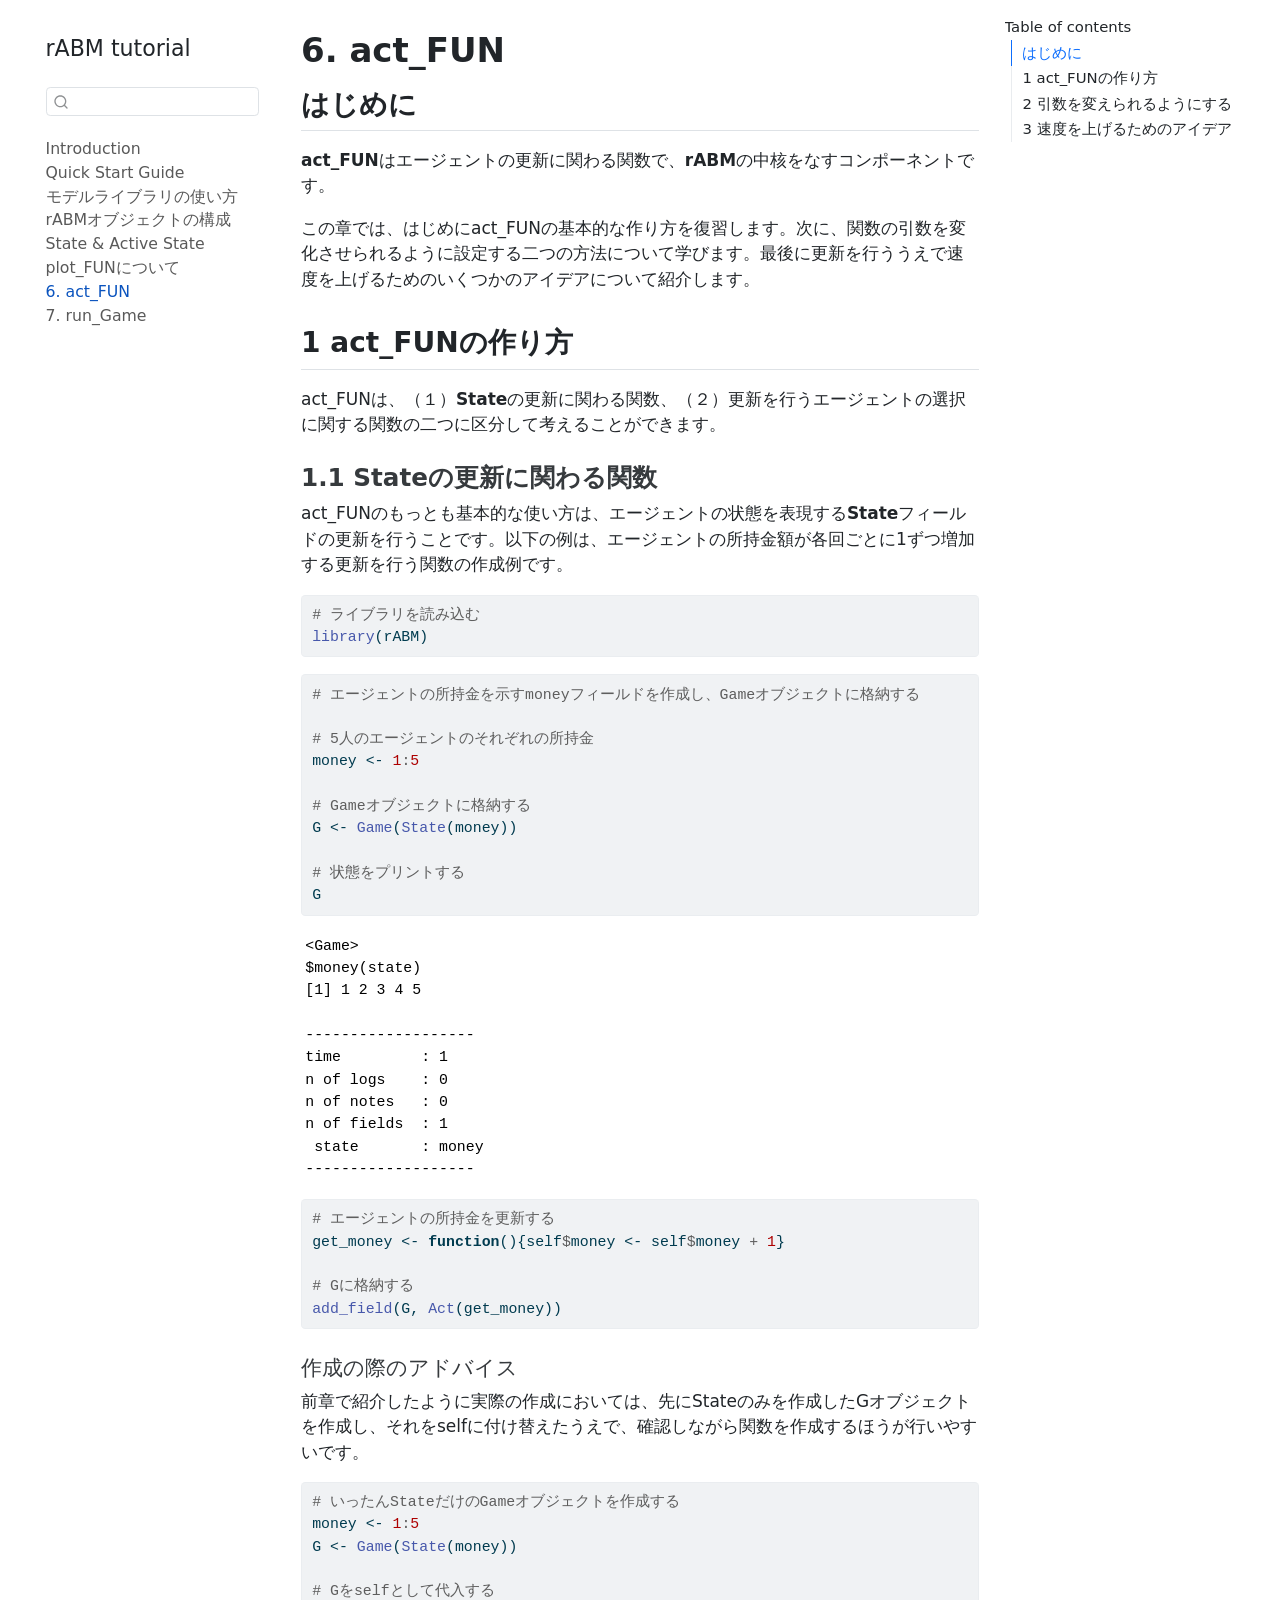
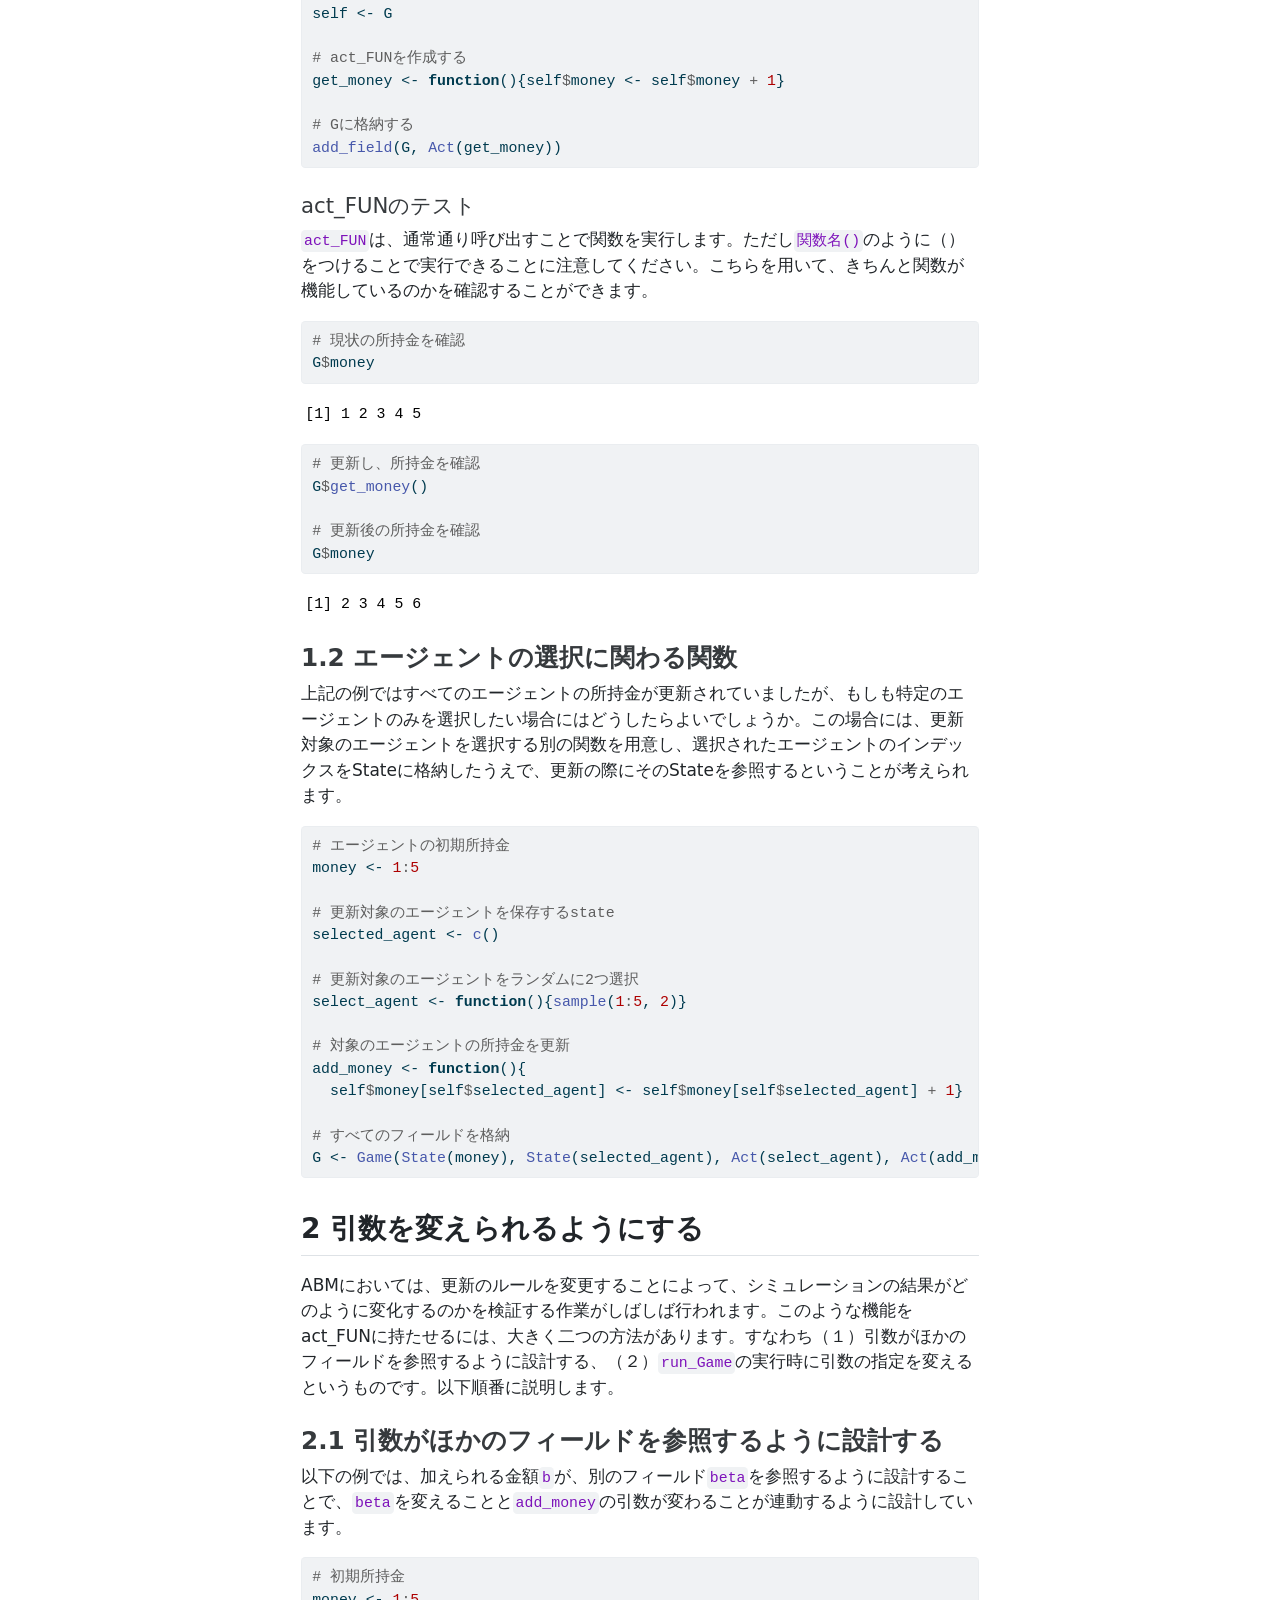
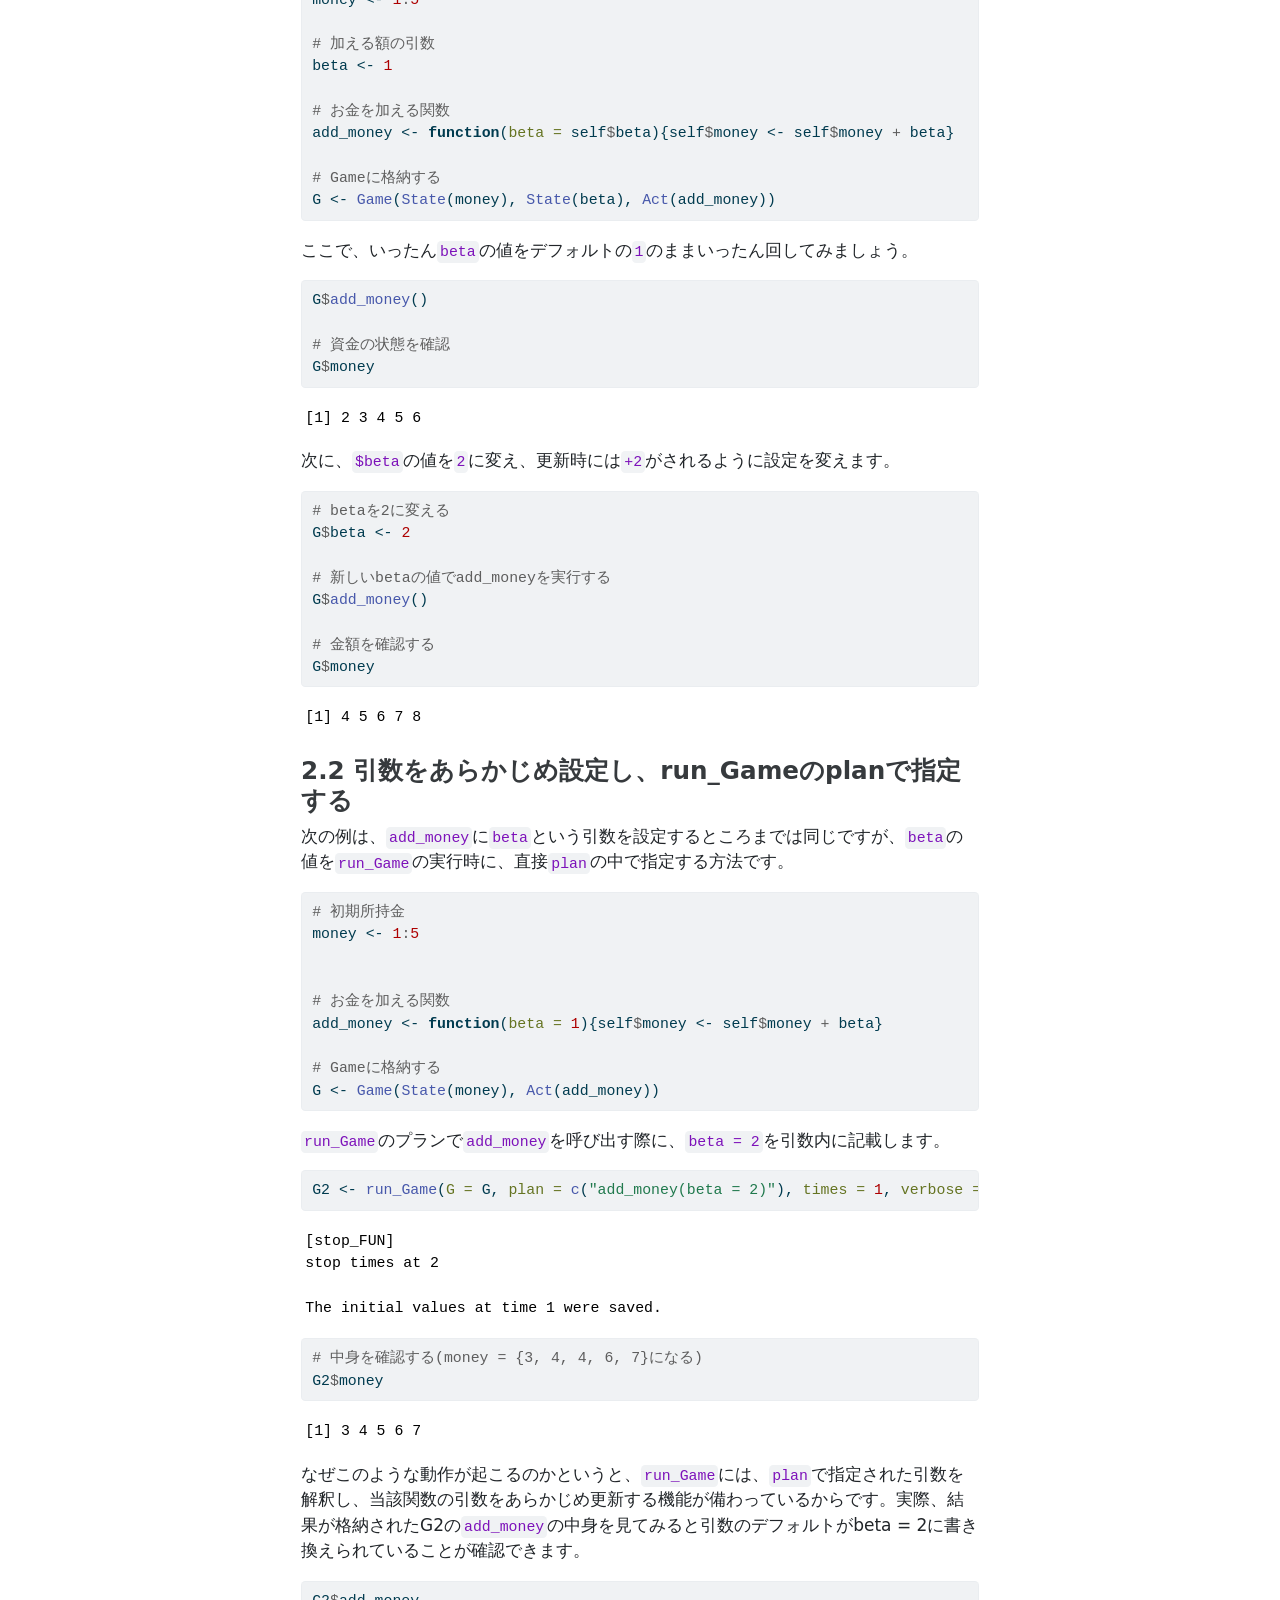
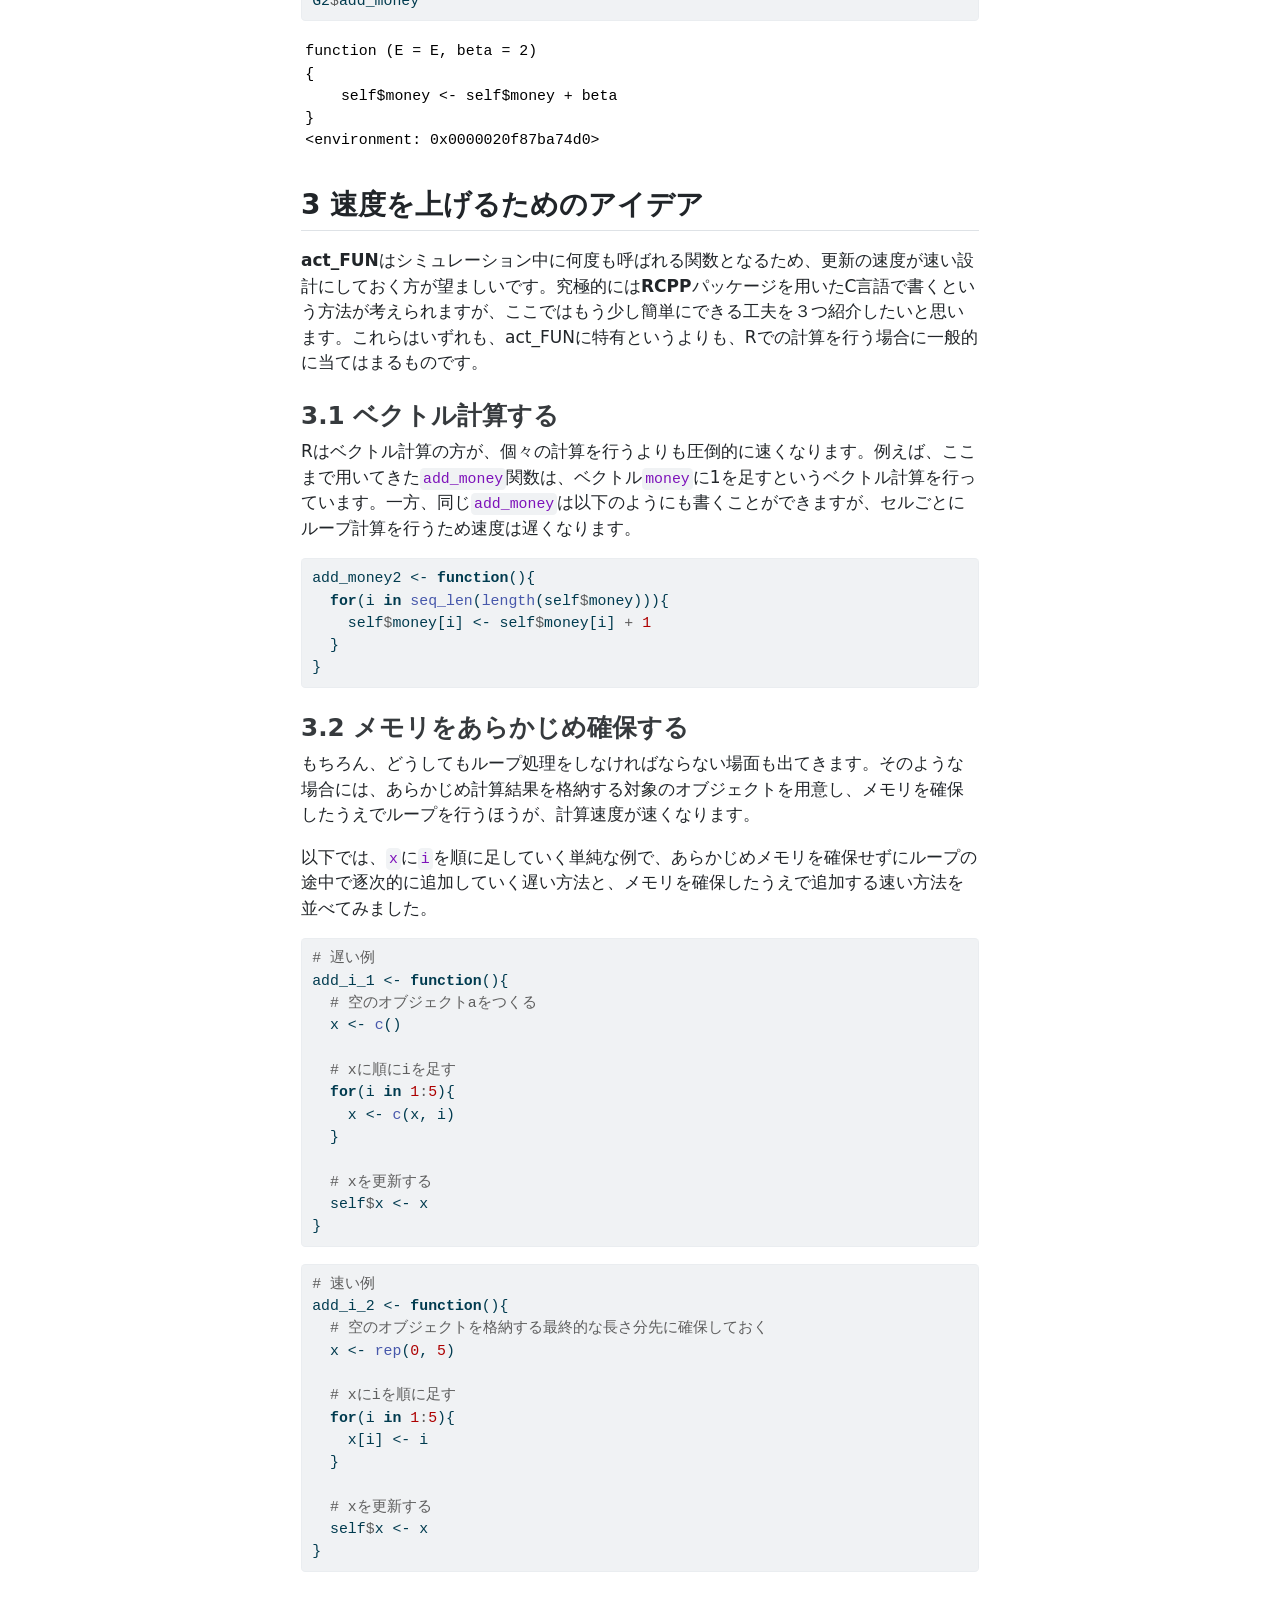
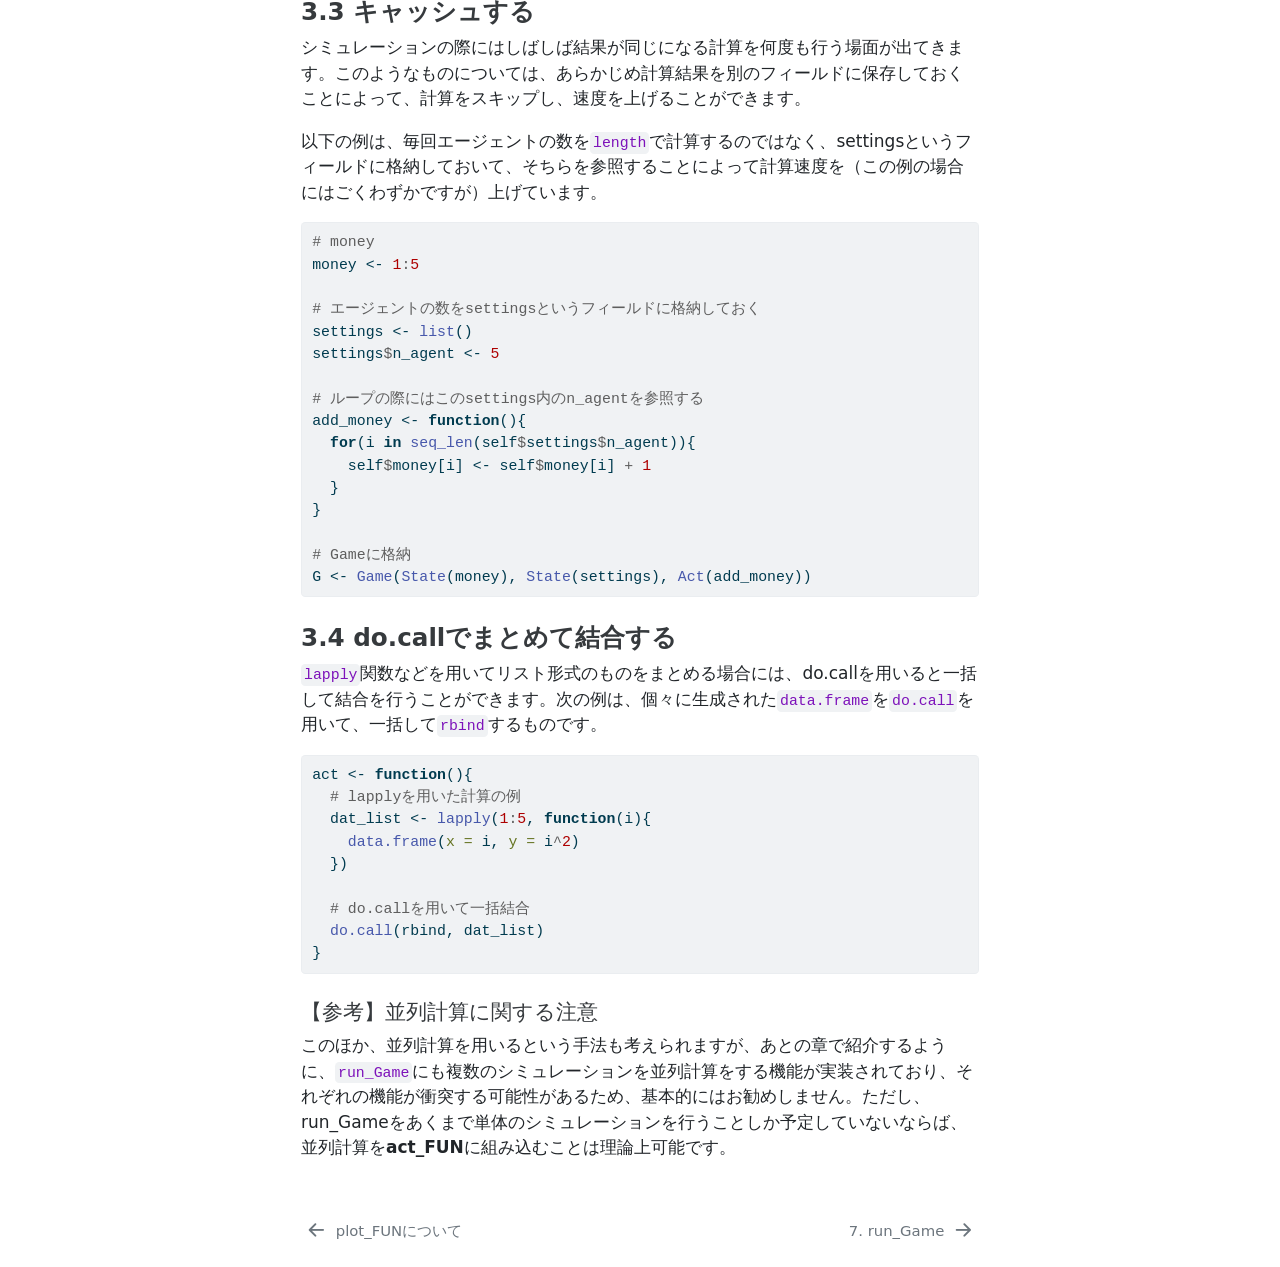
==== docs/act_FUN_JP.html @ 635e881c "ver 1.1.7" ====
<!DOCTYPE html>
<html xmlns="http://www.w3.org/1999/xhtml" lang="en" xml:lang="en"><head>

<meta charset="utf-8">
<meta name="generator" content="quarto-1.8.27">

<meta name="viewport" content="width=device-width, initial-scale=1.0, user-scalable=yes">


<title>6. act_FUN – rABM tutorial</title>
<style>
code{white-space: pre-wrap;}
span.smallcaps{font-variant: small-caps;}
div.columns{display: flex; gap: min(4vw, 1.5em);}
div.column{flex: auto; overflow-x: auto;}
div.hanging-indent{margin-left: 1.5em; text-indent: -1.5em;}
ul.task-list{list-style: none;}
ul.task-list li input[type="checkbox"] {
  width: 0.8em;
  margin: 0 0.8em 0.2em -1em; /* quarto-specific, see https://github.com/quarto-dev/quarto-cli/issues/4556 */ 
  vertical-align: middle;
}
/* CSS for syntax highlighting */
html { -webkit-text-size-adjust: 100%; }
pre > code.sourceCode { white-space: pre; position: relative; }
pre > code.sourceCode > span { display: inline-block; line-height: 1.25; }
pre > code.sourceCode > span:empty { height: 1.2em; }
.sourceCode { overflow: visible; }
code.sourceCode > span { color: inherit; text-decoration: inherit; }
div.sourceCode { margin: 1em 0; }
pre.sourceCode { margin: 0; }
@media screen {
div.sourceCode { overflow: auto; }
}
@media print {
pre > code.sourceCode { white-space: pre-wrap; }
pre > code.sourceCode > span { text-indent: -5em; padding-left: 5em; }
}
pre.numberSource code
  { counter-reset: source-line 0; }
pre.numberSource code > span
  { position: relative; left: -4em; counter-increment: source-line; }
pre.numberSource code > span > a:first-child::before
  { content: counter(source-line);
    position: relative; left: -1em; text-align: right; vertical-align: baseline;
    border: none; display: inline-block;
    -webkit-touch-callout: none; -webkit-user-select: none;
    -khtml-user-select: none; -moz-user-select: none;
    -ms-user-select: none; user-select: none;
    padding: 0 4px; width: 4em;
  }
pre.numberSource { margin-left: 3em;  padding-left: 4px; }
div.sourceCode
  {   }
@media screen {
pre > code.sourceCode > span > a:first-child::before { text-decoration: underline; }
}
</style>


<script src="site_libs/quarto-nav/quarto-nav.js"></script>
<script src="site_libs/quarto-nav/headroom.min.js"></script>
<script src="site_libs/clipboard/clipboard.min.js"></script>
<script src="site_libs/quarto-search/autocomplete.umd.js"></script>
<script src="site_libs/quarto-search/fuse.min.js"></script>
<script src="site_libs/quarto-search/quarto-search.js"></script>
<meta name="quarto:offset" content="./">
<link href="./run_Game_JP.html" rel="next">
<link href="./plot_FUN_JP.html" rel="prev">
<script src="site_libs/quarto-html/quarto.js" type="module"></script>
<script src="site_libs/quarto-html/tabsets/tabsets.js" type="module"></script>
<script src="site_libs/quarto-html/axe/axe-check.js" type="module"></script>
<script src="site_libs/quarto-html/popper.min.js"></script>
<script src="site_libs/quarto-html/tippy.umd.min.js"></script>
<script src="site_libs/quarto-html/anchor.min.js"></script>
<link href="site_libs/quarto-html/tippy.css" rel="stylesheet">
<link href="site_libs/quarto-html/quarto-syntax-highlighting-ed96de9b727972fe78a7b5d16c58bf87.css" rel="stylesheet" id="quarto-text-highlighting-styles">
<script src="site_libs/bootstrap/bootstrap.min.js"></script>
<link href="site_libs/bootstrap/bootstrap-icons.css" rel="stylesheet">
<link href="site_libs/bootstrap/bootstrap-d9ea66fcd6c317012447f26e9c021348.min.css" rel="stylesheet" append-hash="true" id="quarto-bootstrap" data-mode="light">
<script id="quarto-search-options" type="application/json">{
  "location": "sidebar",
  "copy-button": false,
  "collapse-after": 3,
  "panel-placement": "start",
  "type": "textbox",
  "limit": 50,
  "keyboard-shortcut": [
    "f",
    "/",
    "s"
  ],
  "show-item-context": false,
  "language": {
    "search-no-results-text": "No results",
    "search-matching-documents-text": "matching documents",
    "search-copy-link-title": "Copy link to search",
    "search-hide-matches-text": "Hide additional matches",
    "search-more-match-text": "more match in this document",
    "search-more-matches-text": "more matches in this document",
    "search-clear-button-title": "Clear",
    "search-text-placeholder": "",
    "search-detached-cancel-button-title": "Cancel",
    "search-submit-button-title": "Submit",
    "search-label": "Search"
  }
}</script>


</head>

<body class="nav-sidebar floating quarto-light">

<div id="quarto-search-results"></div>
  <header id="quarto-header" class="headroom fixed-top">
  <nav class="quarto-secondary-nav">
    <div class="container-fluid d-flex">
      <button type="button" class="quarto-btn-toggle btn" data-bs-toggle="collapse" role="button" data-bs-target=".quarto-sidebar-collapse-item" aria-controls="quarto-sidebar" aria-expanded="false" aria-label="Toggle sidebar navigation" onclick="if (window.quartoToggleHeadroom) { window.quartoToggleHeadroom(); }">
        <i class="bi bi-layout-text-sidebar-reverse"></i>
      </button>
        <nav class="quarto-page-breadcrumbs" aria-label="breadcrumb"><ol class="breadcrumb"><li class="breadcrumb-item"><a href="./act_FUN_JP.html"><span class="chapter-title">6. act_FUN</span></a></li></ol></nav>
        <a class="flex-grow-1" role="navigation" data-bs-toggle="collapse" data-bs-target=".quarto-sidebar-collapse-item" aria-controls="quarto-sidebar" aria-expanded="false" aria-label="Toggle sidebar navigation" onclick="if (window.quartoToggleHeadroom) { window.quartoToggleHeadroom(); }">      
        </a>
      <button type="button" class="btn quarto-search-button" aria-label="Search" onclick="window.quartoOpenSearch();">
        <i class="bi bi-search"></i>
      </button>
    </div>
  </nav>
</header>
<!-- content -->
<div id="quarto-content" class="quarto-container page-columns page-rows-contents page-layout-article">
<!-- sidebar -->
  <nav id="quarto-sidebar" class="sidebar collapse collapse-horizontal quarto-sidebar-collapse-item sidebar-navigation floating overflow-auto">
    <div class="pt-lg-2 mt-2 text-left sidebar-header">
    <div class="sidebar-title mb-0 py-0">
      <a href="./">rABM tutorial</a> 
    </div>
      </div>
        <div class="mt-2 flex-shrink-0 align-items-center">
        <div class="sidebar-search">
        <div id="quarto-search" class="" title="Search"></div>
        </div>
        </div>
    <div class="sidebar-menu-container"> 
    <ul class="list-unstyled mt-1">
        <li class="sidebar-item">
  <div class="sidebar-item-container"> 
  <a href="./index.html" class="sidebar-item-text sidebar-link"><span class="chapter-title">Introduction</span></a>
  </div>
</li>
        <li class="sidebar-item">
  <div class="sidebar-item-container"> 
  <a href="./quick_start_JP.html" class="sidebar-item-text sidebar-link"><span class="chapter-title">Quick Start Guide</span></a>
  </div>
</li>
        <li class="sidebar-item">
  <div class="sidebar-item-container"> 
  <a href="./model_library_JP.html" class="sidebar-item-text sidebar-link"><span class="chapter-title">モデルライブラリの使い方</span></a>
  </div>
</li>
        <li class="sidebar-item">
  <div class="sidebar-item-container"> 
  <a href="./rABM_classes_JP.html" class="sidebar-item-text sidebar-link"><span class="chapter-title">rABMオブジェクトの構成</span></a>
  </div>
</li>
        <li class="sidebar-item">
  <div class="sidebar-item-container"> 
  <a href="./state_JP.html" class="sidebar-item-text sidebar-link"><span class="chapter-title">State &amp; Active State</span></a>
  </div>
</li>
        <li class="sidebar-item">
  <div class="sidebar-item-container"> 
  <a href="./plot_FUN_JP.html" class="sidebar-item-text sidebar-link"><span class="chapter-title">plot_FUNについて</span></a>
  </div>
</li>
        <li class="sidebar-item">
  <div class="sidebar-item-container"> 
  <a href="./act_FUN_JP.html" class="sidebar-item-text sidebar-link active"><span class="chapter-title">6. act_FUN</span></a>
  </div>
</li>
        <li class="sidebar-item">
  <div class="sidebar-item-container"> 
  <a href="./run_Game_JP.html" class="sidebar-item-text sidebar-link"><span class="chapter-title">7. run_Game</span></a>
  </div>
</li>
    </ul>
    </div>
</nav>
<div id="quarto-sidebar-glass" class="quarto-sidebar-collapse-item" data-bs-toggle="collapse" data-bs-target=".quarto-sidebar-collapse-item"></div>
<!-- margin-sidebar -->
    <div id="quarto-margin-sidebar" class="sidebar margin-sidebar">
        <nav id="TOC" role="doc-toc" class="toc-active">
    <h2 id="toc-title">Table of contents</h2>
   
  <ul>
  <li><a href="#はじめに" id="toc-はじめに" class="nav-link active" data-scroll-target="#はじめに">はじめに</a></li>
  <li><a href="#act_funの作り方" id="toc-act_funの作り方" class="nav-link" data-scroll-target="#act_funの作り方">1 act_FUNの作り方</a>
  <ul class="collapse">
  <li><a href="#stateの更新に関わる関数" id="toc-stateの更新に関わる関数" class="nav-link" data-scroll-target="#stateの更新に関わる関数">1.1 Stateの更新に関わる関数</a></li>
  <li><a href="#エージェントの選択に関わる関数" id="toc-エージェントの選択に関わる関数" class="nav-link" data-scroll-target="#エージェントの選択に関わる関数">1.2 エージェントの選択に関わる関数</a></li>
  </ul></li>
  <li><a href="#引数を変えられるようにする" id="toc-引数を変えられるようにする" class="nav-link" data-scroll-target="#引数を変えられるようにする">2 引数を変えられるようにする</a>
  <ul class="collapse">
  <li><a href="#引数がほかのフィールドを参照するように設計する" id="toc-引数がほかのフィールドを参照するように設計する" class="nav-link" data-scroll-target="#引数がほかのフィールドを参照するように設計する">2.1 引数がほかのフィールドを参照するように設計する</a></li>
  <li><a href="#引数をあらかじめ設定しrun_gameのplanで指定する" id="toc-引数をあらかじめ設定しrun_gameのplanで指定する" class="nav-link" data-scroll-target="#引数をあらかじめ設定しrun_gameのplanで指定する">2.2 引数をあらかじめ設定し、run_Gameのplanで指定する</a></li>
  </ul></li>
  <li><a href="#速度を上げるためのアイデア" id="toc-速度を上げるためのアイデア" class="nav-link" data-scroll-target="#速度を上げるためのアイデア">3 速度を上げるためのアイデア</a>
  <ul class="collapse">
  <li><a href="#ベクトル計算する" id="toc-ベクトル計算する" class="nav-link" data-scroll-target="#ベクトル計算する">3.1 ベクトル計算する</a></li>
  <li><a href="#メモリをあらかじめ確保する" id="toc-メモリをあらかじめ確保する" class="nav-link" data-scroll-target="#メモリをあらかじめ確保する">3.2 メモリをあらかじめ確保する</a></li>
  <li><a href="#キャッシュする" id="toc-キャッシュする" class="nav-link" data-scroll-target="#キャッシュする">3.3 キャッシュする</a></li>
  <li><a href="#do.callでまとめて結合する" id="toc-do.callでまとめて結合する" class="nav-link" data-scroll-target="#do.callでまとめて結合する">3.4 do.callでまとめて結合する</a></li>
  </ul></li>
  </ul>
</nav>
    </div>
<!-- main -->
<main class="content" id="quarto-document-content">

<header id="title-block-header" class="quarto-title-block default">
<div class="quarto-title">
<h1 class="title"><span class="chapter-title">6. act_FUN</span></h1>
</div>



<div class="quarto-title-meta">

    
  
    
  </div>
  


</header>


<section id="はじめに" class="level2">
<h2 class="anchored" data-anchor-id="はじめに">はじめに</h2>
<p><strong>act_FUN</strong>はエージェントの更新に関わる関数で、<strong>rABM</strong>の中核をなすコンポーネントです。</p>
<p>この章では、はじめにact_FUNの基本的な作り方を復習します。次に、関数の引数を変化させられるように設定する二つの方法について学びます。最後に更新を行ううえで速度を上げるためのいくつかのアイデアについて紹介します。</p>
</section>
<section id="act_funの作り方" class="level2">
<h2 class="anchored" data-anchor-id="act_funの作り方">1 act_FUNの作り方</h2>
<p>act_FUNは、（１）<strong>State</strong>の更新に関わる関数、（２）更新を行うエージェントの選択に関する関数の二つに区分して考えることができます。</p>
<section id="stateの更新に関わる関数" class="level3">
<h3 class="anchored" data-anchor-id="stateの更新に関わる関数">1.1 Stateの更新に関わる関数</h3>
<p>act_FUNのもっとも基本的な使い方は、エージェントの状態を表現する<strong>State</strong>フィールドの更新を行うことです。以下の例は、エージェントの所持金額が各回ごとに1ずつ増加する更新を行う関数の作成例です。</p>
<div class="cell">
<div class="code-copy-outer-scaffold"><div class="sourceCode cell-code" id="cb1"><pre class="sourceCode r code-with-copy"><code class="sourceCode r"><span id="cb1-1"><a href="#cb1-1" aria-hidden="true" tabindex="-1"></a><span class="co"># ライブラリを読み込む</span></span>
<span id="cb1-2"><a href="#cb1-2" aria-hidden="true" tabindex="-1"></a><span class="fu">library</span>(rABM)</span></code></pre></div><button title="Copy to Clipboard" class="code-copy-button"><i class="bi"></i></button></div>
</div>
<div class="cell">
<div class="code-copy-outer-scaffold"><div class="sourceCode cell-code" id="cb2"><pre class="sourceCode r code-with-copy"><code class="sourceCode r"><span id="cb2-1"><a href="#cb2-1" aria-hidden="true" tabindex="-1"></a><span class="co"># エージェントの所持金を示すmoneyフィールドを作成し、Gameオブジェクトに格納する</span></span>
<span id="cb2-2"><a href="#cb2-2" aria-hidden="true" tabindex="-1"></a></span>
<span id="cb2-3"><a href="#cb2-3" aria-hidden="true" tabindex="-1"></a><span class="co"># 5人のエージェントのそれぞれの所持金</span></span>
<span id="cb2-4"><a href="#cb2-4" aria-hidden="true" tabindex="-1"></a>money <span class="ot">&lt;-</span> <span class="dv">1</span><span class="sc">:</span><span class="dv">5</span></span>
<span id="cb2-5"><a href="#cb2-5" aria-hidden="true" tabindex="-1"></a></span>
<span id="cb2-6"><a href="#cb2-6" aria-hidden="true" tabindex="-1"></a><span class="co"># Gameオブジェクトに格納する</span></span>
<span id="cb2-7"><a href="#cb2-7" aria-hidden="true" tabindex="-1"></a>G <span class="ot">&lt;-</span> <span class="fu">Game</span>(<span class="fu">State</span>(money))</span>
<span id="cb2-8"><a href="#cb2-8" aria-hidden="true" tabindex="-1"></a></span>
<span id="cb2-9"><a href="#cb2-9" aria-hidden="true" tabindex="-1"></a><span class="co"># 状態をプリントする</span></span>
<span id="cb2-10"><a href="#cb2-10" aria-hidden="true" tabindex="-1"></a>G</span></code></pre></div><button title="Copy to Clipboard" class="code-copy-button"><i class="bi"></i></button></div>
<div class="cell-output cell-output-stdout">
<pre><code>&lt;Game&gt;
$money(state)
[1] 1 2 3 4 5

------------------- 
time         : 1 
n of logs    : 0 
n of notes   : 0 
n of fields  : 1 
 state       : money
------------------- </code></pre>
</div>
</div>
<div class="cell">
<div class="code-copy-outer-scaffold"><div class="sourceCode cell-code" id="cb4"><pre class="sourceCode r code-with-copy"><code class="sourceCode r"><span id="cb4-1"><a href="#cb4-1" aria-hidden="true" tabindex="-1"></a><span class="co"># エージェントの所持金を更新する</span></span>
<span id="cb4-2"><a href="#cb4-2" aria-hidden="true" tabindex="-1"></a>get_money <span class="ot">&lt;-</span> <span class="cf">function</span>(){self<span class="sc">$</span>money <span class="ot">&lt;-</span> self<span class="sc">$</span>money <span class="sc">+</span> <span class="dv">1</span>}</span>
<span id="cb4-3"><a href="#cb4-3" aria-hidden="true" tabindex="-1"></a></span>
<span id="cb4-4"><a href="#cb4-4" aria-hidden="true" tabindex="-1"></a><span class="co"># Gに格納する</span></span>
<span id="cb4-5"><a href="#cb4-5" aria-hidden="true" tabindex="-1"></a><span class="fu">add_field</span>(G, <span class="fu">Act</span>(get_money))</span></code></pre></div><button title="Copy to Clipboard" class="code-copy-button"><i class="bi"></i></button></div>
</div>
<section id="作成の際のアドバイス" class="level4">
<h4 class="anchored" data-anchor-id="作成の際のアドバイス">作成の際のアドバイス</h4>
<p>前章で紹介したように実際の作成においては、先にStateのみを作成したGオブジェクトを作成し、それをselfに付け替えたうえで、確認しながら関数を作成するほうが行いやすいです。</p>
<div class="cell">
<div class="code-copy-outer-scaffold"><div class="sourceCode cell-code" id="cb5"><pre class="sourceCode r code-with-copy"><code class="sourceCode r"><span id="cb5-1"><a href="#cb5-1" aria-hidden="true" tabindex="-1"></a><span class="co"># いったんStateだけのGameオブジェクトを作成する</span></span>
<span id="cb5-2"><a href="#cb5-2" aria-hidden="true" tabindex="-1"></a>money <span class="ot">&lt;-</span> <span class="dv">1</span><span class="sc">:</span><span class="dv">5</span></span>
<span id="cb5-3"><a href="#cb5-3" aria-hidden="true" tabindex="-1"></a>G <span class="ot">&lt;-</span> <span class="fu">Game</span>(<span class="fu">State</span>(money))</span>
<span id="cb5-4"><a href="#cb5-4" aria-hidden="true" tabindex="-1"></a></span>
<span id="cb5-5"><a href="#cb5-5" aria-hidden="true" tabindex="-1"></a><span class="co"># Gをselfとして代入する</span></span>
<span id="cb5-6"><a href="#cb5-6" aria-hidden="true" tabindex="-1"></a>self <span class="ot">&lt;-</span> G</span>
<span id="cb5-7"><a href="#cb5-7" aria-hidden="true" tabindex="-1"></a></span>
<span id="cb5-8"><a href="#cb5-8" aria-hidden="true" tabindex="-1"></a><span class="co"># act_FUNを作成する</span></span>
<span id="cb5-9"><a href="#cb5-9" aria-hidden="true" tabindex="-1"></a>get_money <span class="ot">&lt;-</span> <span class="cf">function</span>(){self<span class="sc">$</span>money <span class="ot">&lt;-</span> self<span class="sc">$</span>money <span class="sc">+</span> <span class="dv">1</span>}</span>
<span id="cb5-10"><a href="#cb5-10" aria-hidden="true" tabindex="-1"></a></span>
<span id="cb5-11"><a href="#cb5-11" aria-hidden="true" tabindex="-1"></a><span class="co"># Gに格納する</span></span>
<span id="cb5-12"><a href="#cb5-12" aria-hidden="true" tabindex="-1"></a><span class="fu">add_field</span>(G, <span class="fu">Act</span>(get_money))</span></code></pre></div><button title="Copy to Clipboard" class="code-copy-button"><i class="bi"></i></button></div>
</div>
</section>
<section id="act_funのテスト" class="level4">
<h4 class="anchored" data-anchor-id="act_funのテスト">act_FUNのテスト</h4>
<p><code>act_FUN</code>は、通常通り呼び出すことで関数を実行します。ただし<code>関数名()</code>のように（）をつけることで実行できることに注意してください。こちらを用いて、きちんと関数が機能しているのかを確認することができます。</p>
<div class="cell">
<div class="code-copy-outer-scaffold"><div class="sourceCode cell-code" id="cb6"><pre class="sourceCode r code-with-copy"><code class="sourceCode r"><span id="cb6-1"><a href="#cb6-1" aria-hidden="true" tabindex="-1"></a><span class="co"># 現状の所持金を確認</span></span>
<span id="cb6-2"><a href="#cb6-2" aria-hidden="true" tabindex="-1"></a>G<span class="sc">$</span>money</span></code></pre></div><button title="Copy to Clipboard" class="code-copy-button"><i class="bi"></i></button></div>
<div class="cell-output cell-output-stdout">
<pre><code>[1] 1 2 3 4 5</code></pre>
</div>
</div>
<div class="cell">
<div class="code-copy-outer-scaffold"><div class="sourceCode cell-code" id="cb8"><pre class="sourceCode r code-with-copy"><code class="sourceCode r"><span id="cb8-1"><a href="#cb8-1" aria-hidden="true" tabindex="-1"></a><span class="co"># 更新し、所持金を確認</span></span>
<span id="cb8-2"><a href="#cb8-2" aria-hidden="true" tabindex="-1"></a>G<span class="sc">$</span><span class="fu">get_money</span>()</span>
<span id="cb8-3"><a href="#cb8-3" aria-hidden="true" tabindex="-1"></a></span>
<span id="cb8-4"><a href="#cb8-4" aria-hidden="true" tabindex="-1"></a><span class="co"># 更新後の所持金を確認</span></span>
<span id="cb8-5"><a href="#cb8-5" aria-hidden="true" tabindex="-1"></a>G<span class="sc">$</span>money</span></code></pre></div><button title="Copy to Clipboard" class="code-copy-button"><i class="bi"></i></button></div>
<div class="cell-output cell-output-stdout">
<pre><code>[1] 2 3 4 5 6</code></pre>
</div>
</div>
</section>
</section>
<section id="エージェントの選択に関わる関数" class="level3">
<h3 class="anchored" data-anchor-id="エージェントの選択に関わる関数">1.2 エージェントの選択に関わる関数</h3>
<p>上記の例ではすべてのエージェントの所持金が更新されていましたが、もしも特定のエージェントのみを選択したい場合にはどうしたらよいでしょうか。この場合には、更新対象のエージェントを選択する別の関数を用意し、選択されたエージェントのインデックスをStateに格納したうえで、更新の際にそのStateを参照するということが考えられます。</p>
<div class="cell">
<div class="code-copy-outer-scaffold"><div class="sourceCode cell-code" id="cb10"><pre class="sourceCode r code-with-copy"><code class="sourceCode r"><span id="cb10-1"><a href="#cb10-1" aria-hidden="true" tabindex="-1"></a><span class="co"># エージェントの初期所持金</span></span>
<span id="cb10-2"><a href="#cb10-2" aria-hidden="true" tabindex="-1"></a>money <span class="ot">&lt;-</span> <span class="dv">1</span><span class="sc">:</span><span class="dv">5</span></span>
<span id="cb10-3"><a href="#cb10-3" aria-hidden="true" tabindex="-1"></a></span>
<span id="cb10-4"><a href="#cb10-4" aria-hidden="true" tabindex="-1"></a><span class="co"># 更新対象のエージェントを保存するstate</span></span>
<span id="cb10-5"><a href="#cb10-5" aria-hidden="true" tabindex="-1"></a>selected_agent <span class="ot">&lt;-</span> <span class="fu">c</span>()</span>
<span id="cb10-6"><a href="#cb10-6" aria-hidden="true" tabindex="-1"></a></span>
<span id="cb10-7"><a href="#cb10-7" aria-hidden="true" tabindex="-1"></a><span class="co"># 更新対象のエージェントをランダムに2つ選択</span></span>
<span id="cb10-8"><a href="#cb10-8" aria-hidden="true" tabindex="-1"></a>select_agent <span class="ot">&lt;-</span> <span class="cf">function</span>(){<span class="fu">sample</span>(<span class="dv">1</span><span class="sc">:</span><span class="dv">5</span>, <span class="dv">2</span>)}</span>
<span id="cb10-9"><a href="#cb10-9" aria-hidden="true" tabindex="-1"></a></span>
<span id="cb10-10"><a href="#cb10-10" aria-hidden="true" tabindex="-1"></a><span class="co"># 対象のエージェントの所持金を更新</span></span>
<span id="cb10-11"><a href="#cb10-11" aria-hidden="true" tabindex="-1"></a>add_money <span class="ot">&lt;-</span> <span class="cf">function</span>(){</span>
<span id="cb10-12"><a href="#cb10-12" aria-hidden="true" tabindex="-1"></a>  self<span class="sc">$</span>money[self<span class="sc">$</span>selected_agent] <span class="ot">&lt;-</span> self<span class="sc">$</span>money[self<span class="sc">$</span>selected_agent] <span class="sc">+</span> <span class="dv">1</span>}</span>
<span id="cb10-13"><a href="#cb10-13" aria-hidden="true" tabindex="-1"></a></span>
<span id="cb10-14"><a href="#cb10-14" aria-hidden="true" tabindex="-1"></a><span class="co"># すべてのフィールドを格納</span></span>
<span id="cb10-15"><a href="#cb10-15" aria-hidden="true" tabindex="-1"></a>G <span class="ot">&lt;-</span> <span class="fu">Game</span>(<span class="fu">State</span>(money), <span class="fu">State</span>(selected_agent), <span class="fu">Act</span>(select_agent), <span class="fu">Act</span>(add_money))</span></code></pre></div><button title="Copy to Clipboard" class="code-copy-button"><i class="bi"></i></button></div>
</div>
</section>
</section>
<section id="引数を変えられるようにする" class="level2">
<h2 class="anchored" data-anchor-id="引数を変えられるようにする">2 引数を変えられるようにする</h2>
<p>ABMにおいては、更新のルールを変更することによって、シミュレーションの結果がどのように変化するのかを検証する作業がしばしば行われます。このような機能をact_FUNに持たせるには、大きく二つの方法があります。すなわち（１）引数がほかのフィールドを参照するように設計する、（２）<code>run_Game</code>の実行時に引数の指定を変えるというものです。以下順番に説明します。</p>
<section id="引数がほかのフィールドを参照するように設計する" class="level3">
<h3 class="anchored" data-anchor-id="引数がほかのフィールドを参照するように設計する">2.1 引数がほかのフィールドを参照するように設計する</h3>
<p>以下の例では、加えられる金額<code>b</code>が、別のフィールド<code>beta</code>を参照するように設計することで、<code>beta</code>を変えることと<code>add_money</code>の引数が変わることが連動するように設計しています。</p>
<div class="cell">
<div class="code-copy-outer-scaffold"><div class="sourceCode cell-code" id="cb11"><pre class="sourceCode r code-with-copy"><code class="sourceCode r"><span id="cb11-1"><a href="#cb11-1" aria-hidden="true" tabindex="-1"></a><span class="co"># 初期所持金</span></span>
<span id="cb11-2"><a href="#cb11-2" aria-hidden="true" tabindex="-1"></a>money <span class="ot">&lt;-</span> <span class="dv">1</span><span class="sc">:</span><span class="dv">5</span></span>
<span id="cb11-3"><a href="#cb11-3" aria-hidden="true" tabindex="-1"></a></span>
<span id="cb11-4"><a href="#cb11-4" aria-hidden="true" tabindex="-1"></a><span class="co"># 加える額の引数</span></span>
<span id="cb11-5"><a href="#cb11-5" aria-hidden="true" tabindex="-1"></a>beta <span class="ot">&lt;-</span> <span class="dv">1</span></span>
<span id="cb11-6"><a href="#cb11-6" aria-hidden="true" tabindex="-1"></a></span>
<span id="cb11-7"><a href="#cb11-7" aria-hidden="true" tabindex="-1"></a><span class="co"># お金を加える関数</span></span>
<span id="cb11-8"><a href="#cb11-8" aria-hidden="true" tabindex="-1"></a>add_money <span class="ot">&lt;-</span> <span class="cf">function</span>(<span class="at">beta =</span> self<span class="sc">$</span>beta){self<span class="sc">$</span>money <span class="ot">&lt;-</span> self<span class="sc">$</span>money <span class="sc">+</span> beta}</span>
<span id="cb11-9"><a href="#cb11-9" aria-hidden="true" tabindex="-1"></a></span>
<span id="cb11-10"><a href="#cb11-10" aria-hidden="true" tabindex="-1"></a><span class="co"># Gameに格納する</span></span>
<span id="cb11-11"><a href="#cb11-11" aria-hidden="true" tabindex="-1"></a>G <span class="ot">&lt;-</span> <span class="fu">Game</span>(<span class="fu">State</span>(money), <span class="fu">State</span>(beta), <span class="fu">Act</span>(add_money))</span></code></pre></div><button title="Copy to Clipboard" class="code-copy-button"><i class="bi"></i></button></div>
</div>
<p>ここで、いったん<code>beta</code>の値をデフォルトの<code>1</code>のままいったん回してみましょう。</p>
<div class="cell">
<div class="code-copy-outer-scaffold"><div class="sourceCode cell-code" id="cb12"><pre class="sourceCode r code-with-copy"><code class="sourceCode r"><span id="cb12-1"><a href="#cb12-1" aria-hidden="true" tabindex="-1"></a>G<span class="sc">$</span><span class="fu">add_money</span>()</span>
<span id="cb12-2"><a href="#cb12-2" aria-hidden="true" tabindex="-1"></a></span>
<span id="cb12-3"><a href="#cb12-3" aria-hidden="true" tabindex="-1"></a><span class="co"># 資金の状態を確認</span></span>
<span id="cb12-4"><a href="#cb12-4" aria-hidden="true" tabindex="-1"></a>G<span class="sc">$</span>money</span></code></pre></div><button title="Copy to Clipboard" class="code-copy-button"><i class="bi"></i></button></div>
<div class="cell-output cell-output-stdout">
<pre><code>[1] 2 3 4 5 6</code></pre>
</div>
</div>
<p>次に、<code>$beta</code>の値を<code>2</code>に変え、更新時には<code>+2</code>がされるように設定を変えます。</p>
<div class="cell">
<div class="code-copy-outer-scaffold"><div class="sourceCode cell-code" id="cb14"><pre class="sourceCode r code-with-copy"><code class="sourceCode r"><span id="cb14-1"><a href="#cb14-1" aria-hidden="true" tabindex="-1"></a><span class="co"># betaを2に変える</span></span>
<span id="cb14-2"><a href="#cb14-2" aria-hidden="true" tabindex="-1"></a>G<span class="sc">$</span>beta <span class="ot">&lt;-</span> <span class="dv">2</span></span>
<span id="cb14-3"><a href="#cb14-3" aria-hidden="true" tabindex="-1"></a></span>
<span id="cb14-4"><a href="#cb14-4" aria-hidden="true" tabindex="-1"></a><span class="co"># 新しいbetaの値でadd_moneyを実行する</span></span>
<span id="cb14-5"><a href="#cb14-5" aria-hidden="true" tabindex="-1"></a>G<span class="sc">$</span><span class="fu">add_money</span>()</span>
<span id="cb14-6"><a href="#cb14-6" aria-hidden="true" tabindex="-1"></a></span>
<span id="cb14-7"><a href="#cb14-7" aria-hidden="true" tabindex="-1"></a><span class="co"># 金額を確認する</span></span>
<span id="cb14-8"><a href="#cb14-8" aria-hidden="true" tabindex="-1"></a>G<span class="sc">$</span>money</span></code></pre></div><button title="Copy to Clipboard" class="code-copy-button"><i class="bi"></i></button></div>
<div class="cell-output cell-output-stdout">
<pre><code>[1] 4 5 6 7 8</code></pre>
</div>
</div>
</section>
<section id="引数をあらかじめ設定しrun_gameのplanで指定する" class="level3">
<h3 class="anchored" data-anchor-id="引数をあらかじめ設定しrun_gameのplanで指定する">2.2 引数をあらかじめ設定し、run_Gameのplanで指定する</h3>
<p>次の例は、<code>add_money</code>に<code>beta</code>という引数を設定するところまでは同じですが、<code>beta</code>の値を<code>run_Game</code>の実行時に、直接<code>plan</code>の中で指定する方法です。</p>
<div class="cell">
<div class="code-copy-outer-scaffold"><div class="sourceCode cell-code" id="cb16"><pre class="sourceCode r code-with-copy"><code class="sourceCode r"><span id="cb16-1"><a href="#cb16-1" aria-hidden="true" tabindex="-1"></a><span class="co"># 初期所持金</span></span>
<span id="cb16-2"><a href="#cb16-2" aria-hidden="true" tabindex="-1"></a>money <span class="ot">&lt;-</span> <span class="dv">1</span><span class="sc">:</span><span class="dv">5</span></span>
<span id="cb16-3"><a href="#cb16-3" aria-hidden="true" tabindex="-1"></a></span>
<span id="cb16-4"><a href="#cb16-4" aria-hidden="true" tabindex="-1"></a></span>
<span id="cb16-5"><a href="#cb16-5" aria-hidden="true" tabindex="-1"></a><span class="co"># お金を加える関数</span></span>
<span id="cb16-6"><a href="#cb16-6" aria-hidden="true" tabindex="-1"></a>add_money <span class="ot">&lt;-</span> <span class="cf">function</span>(<span class="at">beta =</span> <span class="dv">1</span>){self<span class="sc">$</span>money <span class="ot">&lt;-</span> self<span class="sc">$</span>money <span class="sc">+</span> beta}</span>
<span id="cb16-7"><a href="#cb16-7" aria-hidden="true" tabindex="-1"></a></span>
<span id="cb16-8"><a href="#cb16-8" aria-hidden="true" tabindex="-1"></a><span class="co"># Gameに格納する</span></span>
<span id="cb16-9"><a href="#cb16-9" aria-hidden="true" tabindex="-1"></a>G <span class="ot">&lt;-</span> <span class="fu">Game</span>(<span class="fu">State</span>(money), <span class="fu">Act</span>(add_money))</span></code></pre></div><button title="Copy to Clipboard" class="code-copy-button"><i class="bi"></i></button></div>
</div>
<p><code>run_Game</code>のプランで<code>add_money</code>を呼び出す際に、<code>beta = 2</code>を引数内に記載します。</p>
<div class="cell">
<div class="code-copy-outer-scaffold"><div class="sourceCode cell-code" id="cb17"><pre class="sourceCode r code-with-copy"><code class="sourceCode r"><span id="cb17-1"><a href="#cb17-1" aria-hidden="true" tabindex="-1"></a>G2 <span class="ot">&lt;-</span> <span class="fu">run_Game</span>(<span class="at">G =</span> G, <span class="at">plan =</span> <span class="fu">c</span>(<span class="st">"add_money(beta = 2)"</span>), <span class="at">times =</span> <span class="dv">1</span>, <span class="at">verbose =</span> <span class="cn">FALSE</span>)</span></code></pre></div><button title="Copy to Clipboard" class="code-copy-button"><i class="bi"></i></button></div>
<div class="cell-output cell-output-stdout">
<pre><code>[stop_FUN] 
stop times at 2

The initial values at time 1 were saved.</code></pre>
</div>
<div class="code-copy-outer-scaffold"><div class="sourceCode cell-code" id="cb19"><pre class="sourceCode r code-with-copy"><code class="sourceCode r"><span id="cb19-1"><a href="#cb19-1" aria-hidden="true" tabindex="-1"></a><span class="co"># 中身を確認する(money = {3, 4, 4, 6, 7}になる)</span></span>
<span id="cb19-2"><a href="#cb19-2" aria-hidden="true" tabindex="-1"></a>G2<span class="sc">$</span>money</span></code></pre></div><button title="Copy to Clipboard" class="code-copy-button"><i class="bi"></i></button></div>
<div class="cell-output cell-output-stdout">
<pre><code>[1] 3 4 5 6 7</code></pre>
</div>
</div>
<p>なぜこのような動作が起こるのかというと、<code>run_Game</code>には、<code>plan</code>で指定された引数を解釈し、当該関数の引数をあらかじめ更新する機能が備わっているからです。実際、結果が格納されたG2の<code>add_money</code>の中身を見てみると引数のデフォルトがbeta = 2に書き換えられていることが確認できます。</p>
<div class="cell">
<div class="code-copy-outer-scaffold"><div class="sourceCode cell-code" id="cb21"><pre class="sourceCode r code-with-copy"><code class="sourceCode r"><span id="cb21-1"><a href="#cb21-1" aria-hidden="true" tabindex="-1"></a>G2<span class="sc">$</span>add_money</span></code></pre></div><button title="Copy to Clipboard" class="code-copy-button"><i class="bi"></i></button></div>
<div class="cell-output cell-output-stdout">
<pre><code>function (E = E, beta = 2) 
{
    self$money &lt;- self$money + beta
}
&lt;environment: 0x0000020f87ba74d0&gt;</code></pre>
</div>
</div>
</section>
</section>
<section id="速度を上げるためのアイデア" class="level2">
<h2 class="anchored" data-anchor-id="速度を上げるためのアイデア">3 速度を上げるためのアイデア</h2>
<p><strong>act_FUN</strong>はシミュレーション中に何度も呼ばれる関数となるため、更新の速度が速い設計にしておく方が望ましいです。究極的には<strong>RCPP</strong>パッケージを用いたC言語で書くという方法が考えられますが、ここではもう少し簡単にできる工夫を３つ紹介したいと思います。これらはいずれも、act_FUNに特有というよりも、Rでの計算を行う場合に一般的に当てはまるものです。</p>
<section id="ベクトル計算する" class="level3">
<h3 class="anchored" data-anchor-id="ベクトル計算する">3.1 ベクトル計算する</h3>
<p>Rはベクトル計算の方が、個々の計算を行うよりも圧倒的に速くなります。例えば、ここまで用いてきた<code>add_money</code>関数は、ベクトル<code>money</code>に1を足すというベクトル計算を行っています。一方、同じ<code>add_money</code>は以下のようにも書くことができますが、セルごとにループ計算を行うため速度は遅くなります。</p>
<div class="cell">
<div class="code-copy-outer-scaffold"><div class="sourceCode cell-code" id="cb23"><pre class="sourceCode r code-with-copy"><code class="sourceCode r"><span id="cb23-1"><a href="#cb23-1" aria-hidden="true" tabindex="-1"></a>add_money2 <span class="ot">&lt;-</span> <span class="cf">function</span>(){</span>
<span id="cb23-2"><a href="#cb23-2" aria-hidden="true" tabindex="-1"></a>  <span class="cf">for</span>(i <span class="cf">in</span> <span class="fu">seq_len</span>(<span class="fu">length</span>(self<span class="sc">$</span>money))){</span>
<span id="cb23-3"><a href="#cb23-3" aria-hidden="true" tabindex="-1"></a>    self<span class="sc">$</span>money[i] <span class="ot">&lt;-</span> self<span class="sc">$</span>money[i] <span class="sc">+</span> <span class="dv">1</span></span>
<span id="cb23-4"><a href="#cb23-4" aria-hidden="true" tabindex="-1"></a>  }</span>
<span id="cb23-5"><a href="#cb23-5" aria-hidden="true" tabindex="-1"></a>}</span></code></pre></div><button title="Copy to Clipboard" class="code-copy-button"><i class="bi"></i></button></div>
</div>
</section>
<section id="メモリをあらかじめ確保する" class="level3">
<h3 class="anchored" data-anchor-id="メモリをあらかじめ確保する">3.2 メモリをあらかじめ確保する</h3>
<p>もちろん、どうしてもループ処理をしなければならない場面も出てきます。そのような場合には、あらかじめ計算結果を格納する対象のオブジェクトを用意し、メモリを確保したうえでループを行うほうが、計算速度が速くなります。</p>
<p>以下では、<code>x</code>に<code>i</code>を順に足していく単純な例で、あらかじめメモリを確保せずにループの途中で逐次的に追加していく遅い方法と、メモリを確保したうえで追加する速い方法を並べてみました。</p>
<div class="cell">
<div class="code-copy-outer-scaffold"><div class="sourceCode cell-code" id="cb24"><pre class="sourceCode r code-with-copy"><code class="sourceCode r"><span id="cb24-1"><a href="#cb24-1" aria-hidden="true" tabindex="-1"></a><span class="co"># 遅い例</span></span>
<span id="cb24-2"><a href="#cb24-2" aria-hidden="true" tabindex="-1"></a>add_i_1 <span class="ot">&lt;-</span> <span class="cf">function</span>(){</span>
<span id="cb24-3"><a href="#cb24-3" aria-hidden="true" tabindex="-1"></a>  <span class="co"># 空のオブジェクトaをつくる</span></span>
<span id="cb24-4"><a href="#cb24-4" aria-hidden="true" tabindex="-1"></a>  x <span class="ot">&lt;-</span> <span class="fu">c</span>()</span>
<span id="cb24-5"><a href="#cb24-5" aria-hidden="true" tabindex="-1"></a>  </span>
<span id="cb24-6"><a href="#cb24-6" aria-hidden="true" tabindex="-1"></a>  <span class="co"># xに順にiを足す</span></span>
<span id="cb24-7"><a href="#cb24-7" aria-hidden="true" tabindex="-1"></a>  <span class="cf">for</span>(i <span class="cf">in</span> <span class="dv">1</span><span class="sc">:</span><span class="dv">5</span>){</span>
<span id="cb24-8"><a href="#cb24-8" aria-hidden="true" tabindex="-1"></a>    x <span class="ot">&lt;-</span> <span class="fu">c</span>(x, i)</span>
<span id="cb24-9"><a href="#cb24-9" aria-hidden="true" tabindex="-1"></a>  }</span>
<span id="cb24-10"><a href="#cb24-10" aria-hidden="true" tabindex="-1"></a>  </span>
<span id="cb24-11"><a href="#cb24-11" aria-hidden="true" tabindex="-1"></a>  <span class="co"># xを更新する</span></span>
<span id="cb24-12"><a href="#cb24-12" aria-hidden="true" tabindex="-1"></a>  self<span class="sc">$</span>x <span class="ot">&lt;-</span> x</span>
<span id="cb24-13"><a href="#cb24-13" aria-hidden="true" tabindex="-1"></a>}</span></code></pre></div><button title="Copy to Clipboard" class="code-copy-button"><i class="bi"></i></button></div>
</div>
<div class="cell">
<div class="code-copy-outer-scaffold"><div class="sourceCode cell-code" id="cb25"><pre class="sourceCode r code-with-copy"><code class="sourceCode r"><span id="cb25-1"><a href="#cb25-1" aria-hidden="true" tabindex="-1"></a><span class="co"># 速い例</span></span>
<span id="cb25-2"><a href="#cb25-2" aria-hidden="true" tabindex="-1"></a>add_i_2 <span class="ot">&lt;-</span> <span class="cf">function</span>(){</span>
<span id="cb25-3"><a href="#cb25-3" aria-hidden="true" tabindex="-1"></a>  <span class="co"># 空のオブジェクトを格納する最終的な長さ分先に確保しておく</span></span>
<span id="cb25-4"><a href="#cb25-4" aria-hidden="true" tabindex="-1"></a>  x <span class="ot">&lt;-</span> <span class="fu">rep</span>(<span class="dv">0</span>, <span class="dv">5</span>)</span>
<span id="cb25-5"><a href="#cb25-5" aria-hidden="true" tabindex="-1"></a>  </span>
<span id="cb25-6"><a href="#cb25-6" aria-hidden="true" tabindex="-1"></a>  <span class="co"># xにiを順に足す</span></span>
<span id="cb25-7"><a href="#cb25-7" aria-hidden="true" tabindex="-1"></a>  <span class="cf">for</span>(i <span class="cf">in</span> <span class="dv">1</span><span class="sc">:</span><span class="dv">5</span>){</span>
<span id="cb25-8"><a href="#cb25-8" aria-hidden="true" tabindex="-1"></a>    x[i] <span class="ot">&lt;-</span> i</span>
<span id="cb25-9"><a href="#cb25-9" aria-hidden="true" tabindex="-1"></a>  }</span>
<span id="cb25-10"><a href="#cb25-10" aria-hidden="true" tabindex="-1"></a>  </span>
<span id="cb25-11"><a href="#cb25-11" aria-hidden="true" tabindex="-1"></a>  <span class="co"># xを更新する</span></span>
<span id="cb25-12"><a href="#cb25-12" aria-hidden="true" tabindex="-1"></a>  self<span class="sc">$</span>x <span class="ot">&lt;-</span> x</span>
<span id="cb25-13"><a href="#cb25-13" aria-hidden="true" tabindex="-1"></a>}</span></code></pre></div><button title="Copy to Clipboard" class="code-copy-button"><i class="bi"></i></button></div>
</div>
</section>
<section id="キャッシュする" class="level3">
<h3 class="anchored" data-anchor-id="キャッシュする">3.3 キャッシュする</h3>
<p>シミュレーションの際にはしばしば結果が同じになる計算を何度も行う場面が出てきます。このようなものについては、あらかじめ計算結果を別のフィールドに保存しておくことによって、計算をスキップし、速度を上げることができます。</p>
<p>以下の例は、毎回エージェントの数を<code>length</code>で計算するのではなく、settingsというフィールドに格納しておいて、そちらを参照することによって計算速度を（この例の場合にはごくわずかですが）上げています。</p>
<div class="cell">
<div class="code-copy-outer-scaffold"><div class="sourceCode cell-code" id="cb26"><pre class="sourceCode r code-with-copy"><code class="sourceCode r"><span id="cb26-1"><a href="#cb26-1" aria-hidden="true" tabindex="-1"></a><span class="co"># money</span></span>
<span id="cb26-2"><a href="#cb26-2" aria-hidden="true" tabindex="-1"></a>money <span class="ot">&lt;-</span> <span class="dv">1</span><span class="sc">:</span><span class="dv">5</span></span>
<span id="cb26-3"><a href="#cb26-3" aria-hidden="true" tabindex="-1"></a></span>
<span id="cb26-4"><a href="#cb26-4" aria-hidden="true" tabindex="-1"></a><span class="co"># エージェントの数をsettingsというフィールドに格納しておく</span></span>
<span id="cb26-5"><a href="#cb26-5" aria-hidden="true" tabindex="-1"></a>settings <span class="ot">&lt;-</span> <span class="fu">list</span>()</span>
<span id="cb26-6"><a href="#cb26-6" aria-hidden="true" tabindex="-1"></a>settings<span class="sc">$</span>n_agent <span class="ot">&lt;-</span> <span class="dv">5</span></span>
<span id="cb26-7"><a href="#cb26-7" aria-hidden="true" tabindex="-1"></a></span>
<span id="cb26-8"><a href="#cb26-8" aria-hidden="true" tabindex="-1"></a><span class="co"># ループの際にはこのsettings内のn_agentを参照する</span></span>
<span id="cb26-9"><a href="#cb26-9" aria-hidden="true" tabindex="-1"></a>add_money <span class="ot">&lt;-</span> <span class="cf">function</span>(){</span>
<span id="cb26-10"><a href="#cb26-10" aria-hidden="true" tabindex="-1"></a>  <span class="cf">for</span>(i <span class="cf">in</span> <span class="fu">seq_len</span>(self<span class="sc">$</span>settings<span class="sc">$</span>n_agent)){</span>
<span id="cb26-11"><a href="#cb26-11" aria-hidden="true" tabindex="-1"></a>    self<span class="sc">$</span>money[i] <span class="ot">&lt;-</span> self<span class="sc">$</span>money[i] <span class="sc">+</span> <span class="dv">1</span></span>
<span id="cb26-12"><a href="#cb26-12" aria-hidden="true" tabindex="-1"></a>  }</span>
<span id="cb26-13"><a href="#cb26-13" aria-hidden="true" tabindex="-1"></a>}</span>
<span id="cb26-14"><a href="#cb26-14" aria-hidden="true" tabindex="-1"></a></span>
<span id="cb26-15"><a href="#cb26-15" aria-hidden="true" tabindex="-1"></a><span class="co"># Gameに格納</span></span>
<span id="cb26-16"><a href="#cb26-16" aria-hidden="true" tabindex="-1"></a>G <span class="ot">&lt;-</span> <span class="fu">Game</span>(<span class="fu">State</span>(money), <span class="fu">State</span>(settings), <span class="fu">Act</span>(add_money))</span></code></pre></div><button title="Copy to Clipboard" class="code-copy-button"><i class="bi"></i></button></div>
</div>
</section>
<section id="do.callでまとめて結合する" class="level3">
<h3 class="anchored" data-anchor-id="do.callでまとめて結合する">3.4 do.callでまとめて結合する</h3>
<p><code>lapply</code>関数などを用いてリスト形式のものをまとめる場合には、do.callを用いると一括して結合を行うことができます。次の例は、個々に生成された<code>data.frame</code>を<code>do.call</code>を用いて、一括して<code>rbind</code>するものです。</p>
<div class="cell">
<div class="code-copy-outer-scaffold"><div class="sourceCode cell-code" id="cb27"><pre class="sourceCode r code-with-copy"><code class="sourceCode r"><span id="cb27-1"><a href="#cb27-1" aria-hidden="true" tabindex="-1"></a>act <span class="ot">&lt;-</span> <span class="cf">function</span>(){</span>
<span id="cb27-2"><a href="#cb27-2" aria-hidden="true" tabindex="-1"></a>  <span class="co"># lapplyを用いた計算の例</span></span>
<span id="cb27-3"><a href="#cb27-3" aria-hidden="true" tabindex="-1"></a>  dat_list <span class="ot">&lt;-</span> <span class="fu">lapply</span>(<span class="dv">1</span><span class="sc">:</span><span class="dv">5</span>, <span class="cf">function</span>(i){</span>
<span id="cb27-4"><a href="#cb27-4" aria-hidden="true" tabindex="-1"></a>    <span class="fu">data.frame</span>(<span class="at">x =</span> i, <span class="at">y =</span> i<span class="sc">^</span><span class="dv">2</span>)</span>
<span id="cb27-5"><a href="#cb27-5" aria-hidden="true" tabindex="-1"></a>  })</span>
<span id="cb27-6"><a href="#cb27-6" aria-hidden="true" tabindex="-1"></a>  </span>
<span id="cb27-7"><a href="#cb27-7" aria-hidden="true" tabindex="-1"></a>  <span class="co"># do.callを用いて一括結合</span></span>
<span id="cb27-8"><a href="#cb27-8" aria-hidden="true" tabindex="-1"></a>  <span class="fu">do.call</span>(rbind, dat_list)</span>
<span id="cb27-9"><a href="#cb27-9" aria-hidden="true" tabindex="-1"></a>}</span></code></pre></div><button title="Copy to Clipboard" class="code-copy-button"><i class="bi"></i></button></div>
</div>
<section id="参考並列計算に関する注意" class="level4">
<h4 class="anchored" data-anchor-id="参考並列計算に関する注意">【参考】並列計算に関する注意</h4>
<p>このほか、並列計算を用いるという手法も考えられますが、あとの章で紹介するように、<code>run_Game</code>にも複数のシミュレーションを並列計算をする機能が実装されており、それぞれの機能が衝突する可能性があるため、基本的にはお勧めしません。ただし、run_Gameをあくまで単体のシミュレーションを行うことしか予定していないならば、並列計算を<strong>act_FUN</strong>に組み込むことは理論上可能です。</p>


</section>
</section>
</section>

</main> <!-- /main -->
<script id="quarto-html-after-body" type="application/javascript">
  window.document.addEventListener("DOMContentLoaded", function (event) {
    const icon = "";
    const anchorJS = new window.AnchorJS();
    anchorJS.options = {
      placement: 'right',
      icon: icon
    };
    anchorJS.add('.anchored');
    const isCodeAnnotation = (el) => {
      for (const clz of el.classList) {
        if (clz.startsWith('code-annotation-')) {                     
          return true;
        }
      }
      return false;
    }
    const onCopySuccess = function(e) {
      // button target
      const button = e.trigger;
      // don't keep focus
      button.blur();
      // flash "checked"
      button.classList.add('code-copy-button-checked');
      var currentTitle = button.getAttribute("title");
      button.setAttribute("title", "Copied!");
      let tooltip;
      if (window.bootstrap) {
        button.setAttribute("data-bs-toggle", "tooltip");
        button.setAttribute("data-bs-placement", "left");
        button.setAttribute("data-bs-title", "Copied!");
        tooltip = new bootstrap.Tooltip(button, 
          { trigger: "manual", 
            customClass: "code-copy-button-tooltip",
            offset: [0, -8]});
        tooltip.show();    
      }
      setTimeout(function() {
        if (tooltip) {
          tooltip.hide();
          button.removeAttribute("data-bs-title");
          button.removeAttribute("data-bs-toggle");
          button.removeAttribute("data-bs-placement");
        }
        button.setAttribute("title", currentTitle);
        button.classList.remove('code-copy-button-checked');
      }, 1000);
      // clear code selection
      e.clearSelection();
    }
    const getTextToCopy = function(trigger) {
      const outerScaffold = trigger.parentElement.cloneNode(true);
      const codeEl = outerScaffold.querySelector('code');
      for (const childEl of codeEl.children) {
        if (isCodeAnnotation(childEl)) {
          childEl.remove();
        }
      }
      return codeEl.innerText;
    }
    const clipboard = new window.ClipboardJS('.code-copy-button:not([data-in-quarto-modal])', {
      text: getTextToCopy
    });
    clipboard.on('success', onCopySuccess);
    if (window.document.getElementById('quarto-embedded-source-code-modal')) {
      const clipboardModal = new window.ClipboardJS('.code-copy-button[data-in-quarto-modal]', {
        text: getTextToCopy,
        container: window.document.getElementById('quarto-embedded-source-code-modal')
      });
      clipboardModal.on('success', onCopySuccess);
    }
      var localhostRegex = new RegExp(/^(?:http|https):\/\/localhost\:?[0-9]*\//);
      var mailtoRegex = new RegExp(/^mailto:/);
        var filterRegex = new RegExp('/' + window.location.host + '/');
      var isInternal = (href) => {
          return filterRegex.test(href) || localhostRegex.test(href) || mailtoRegex.test(href);
      }
      // Inspect non-navigation links and adorn them if external
     var links = window.document.querySelectorAll('a[href]:not(.nav-link):not(.navbar-brand):not(.toc-action):not(.sidebar-link):not(.sidebar-item-toggle):not(.pagination-link):not(.no-external):not([aria-hidden]):not(.dropdown-item):not(.quarto-navigation-tool):not(.about-link)');
      for (var i=0; i<links.length; i++) {
        const link = links[i];
        if (!isInternal(link.href)) {
          // undo the damage that might have been done by quarto-nav.js in the case of
          // links that we want to consider external
          if (link.dataset.originalHref !== undefined) {
            link.href = link.dataset.originalHref;
          }
        }
      }
    function tippyHover(el, contentFn, onTriggerFn, onUntriggerFn) {
      const config = {
        allowHTML: true,
        maxWidth: 500,
        delay: 100,
        arrow: false,
        appendTo: function(el) {
            return el.parentElement;
        },
        interactive: true,
        interactiveBorder: 10,
        theme: 'quarto',
        placement: 'bottom-start',
      };
      if (contentFn) {
        config.content = contentFn;
      }
      if (onTriggerFn) {
        config.onTrigger = onTriggerFn;
      }
      if (onUntriggerFn) {
        config.onUntrigger = onUntriggerFn;
      }
      window.tippy(el, config); 
    }
    const noterefs = window.document.querySelectorAll('a[role="doc-noteref"]');
    for (var i=0; i<noterefs.length; i++) {
      const ref = noterefs[i];
      tippyHover(ref, function() {
        // use id or data attribute instead here
        let href = ref.getAttribute('data-footnote-href') || ref.getAttribute('href');
        try { href = new URL(href).hash; } catch {}
        const id = href.replace(/^#\/?/, "");
        const note = window.document.getElementById(id);
        if (note) {
          return note.innerHTML;
        } else {
          return "";
        }
      });
    }
    const xrefs = window.document.querySelectorAll('a.quarto-xref');
    const processXRef = (id, note) => {
      // Strip column container classes
      const stripColumnClz = (el) => {
        el.classList.remove("page-full", "page-columns");
        if (el.children) {
          for (const child of el.children) {
            stripColumnClz(child);
          }
        }
      }
      stripColumnClz(note)
      if (id === null || id.startsWith('sec-')) {
        // Special case sections, only their first couple elements
        const container = document.createElement("div");
        if (note.children && note.children.length > 2) {
          container.appendChild(note.children[0].cloneNode(true));
          for (let i = 1; i < note.children.length; i++) {
            const child = note.children[i];
            if (child.tagName === "P" && child.innerText === "") {
              continue;
            } else {
              container.appendChild(child.cloneNode(true));
              break;
            }
          }
          if (window.Quarto?.typesetMath) {
            window.Quarto.typesetMath(container);
          }
          return container.innerHTML
        } else {
          if (window.Quarto?.typesetMath) {
            window.Quarto.typesetMath(note);
          }
          return note.innerHTML;
        }
      } else {
        // Remove any anchor links if they are present
        const anchorLink = note.querySelector('a.anchorjs-link');
        if (anchorLink) {
          anchorLink.remove();
        }
        if (window.Quarto?.typesetMath) {
          window.Quarto.typesetMath(note);
        }
        if (note.classList.contains("callout")) {
          return note.outerHTML;
        } else {
          return note.innerHTML;
        }
      }
    }
    for (var i=0; i<xrefs.length; i++) {
      const xref = xrefs[i];
      tippyHover(xref, undefined, function(instance) {
        instance.disable();
        let url = xref.getAttribute('href');
        let hash = undefined; 
        if (url.startsWith('#')) {
          hash = url;
        } else {
          try { hash = new URL(url).hash; } catch {}
        }
        if (hash) {
          const id = hash.replace(/^#\/?/, "");
          const note = window.document.getElementById(id);
          if (note !== null) {
            try {
              const html = processXRef(id, note.cloneNode(true));
              instance.setContent(html);
            } finally {
              instance.enable();
              instance.show();
            }
          } else {
            // See if we can fetch this
            fetch(url.split('#')[0])
            .then(res => res.text())
            .then(html => {
              const parser = new DOMParser();
              const htmlDoc = parser.parseFromString(html, "text/html");
              const note = htmlDoc.getElementById(id);
              if (note !== null) {
                const html = processXRef(id, note);
                instance.setContent(html);
              } 
            }).finally(() => {
              instance.enable();
              instance.show();
            });
          }
        } else {
          // See if we can fetch a full url (with no hash to target)
          // This is a special case and we should probably do some content thinning / targeting
          fetch(url)
          .then(res => res.text())
          .then(html => {
            const parser = new DOMParser();
            const htmlDoc = parser.parseFromString(html, "text/html");
            const note = htmlDoc.querySelector('main.content');
            if (note !== null) {
              // This should only happen for chapter cross references
              // (since there is no id in the URL)
              // remove the first header
              if (note.children.length > 0 && note.children[0].tagName === "HEADER") {
                note.children[0].remove();
              }
              const html = processXRef(null, note);
              instance.setContent(html);
            } 
          }).finally(() => {
            instance.enable();
            instance.show();
          });
        }
      }, function(instance) {
      });
    }
        let selectedAnnoteEl;
        const selectorForAnnotation = ( cell, annotation) => {
          let cellAttr = 'data-code-cell="' + cell + '"';
          let lineAttr = 'data-code-annotation="' +  annotation + '"';
          const selector = 'span[' + cellAttr + '][' + lineAttr + ']';
          return selector;
        }
        const selectCodeLines = (annoteEl) => {
          const doc = window.document;
          const targetCell = annoteEl.getAttribute("data-target-cell");
          const targetAnnotation = annoteEl.getAttribute("data-target-annotation");
          const annoteSpan = window.document.querySelector(selectorForAnnotation(targetCell, targetAnnotation));
          const lines = annoteSpan.getAttribute("data-code-lines").split(",");
          const lineIds = lines.map((line) => {
            return targetCell + "-" + line;
          })
          let top = null;
          let height = null;
          let parent = null;
          if (lineIds.length > 0) {
              //compute the position of the single el (top and bottom and make a div)
              const el = window.document.getElementById(lineIds[0]);
              top = el.offsetTop;
              height = el.offsetHeight;
              parent = el.parentElement.parentElement;
            if (lineIds.length > 1) {
              const lastEl = window.document.getElementById(lineIds[lineIds.length - 1]);
              const bottom = lastEl.offsetTop + lastEl.offsetHeight;
              height = bottom - top;
            }
            if (top !== null && height !== null && parent !== null) {
              // cook up a div (if necessary) and position it 
              let div = window.document.getElementById("code-annotation-line-highlight");
              if (div === null) {
                div = window.document.createElement("div");
                div.setAttribute("id", "code-annotation-line-highlight");
                div.style.position = 'absolute';
                parent.appendChild(div);
              }
              div.style.top = top - 2 + "px";
              div.style.height = height + 4 + "px";
              div.style.left = 0;
              let gutterDiv = window.document.getElementById("code-annotation-line-highlight-gutter");
              if (gutterDiv === null) {
                gutterDiv = window.document.createElement("div");
                gutterDiv.setAttribute("id", "code-annotation-line-highlight-gutter");
                gutterDiv.style.position = 'absolute';
                const codeCell = window.document.getElementById(targetCell);
                const gutter = codeCell.querySelector('.code-annotation-gutter');
                gutter.appendChild(gutterDiv);
              }
              gutterDiv.style.top = top - 2 + "px";
              gutterDiv.style.height = height + 4 + "px";
            }
            selectedAnnoteEl = annoteEl;
          }
        };
        const unselectCodeLines = () => {
          const elementsIds = ["code-annotation-line-highlight", "code-annotation-line-highlight-gutter"];
          elementsIds.forEach((elId) => {
            const div = window.document.getElementById(elId);
            if (div) {
              div.remove();
            }
          });
          selectedAnnoteEl = undefined;
        };
          // Handle positioning of the toggle
      window.addEventListener(
        "resize",
        throttle(() => {
          elRect = undefined;
          if (selectedAnnoteEl) {
            selectCodeLines(selectedAnnoteEl);
          }
        }, 10)
      );
      function throttle(fn, ms) {
      let throttle = false;
      let timer;
        return (...args) => {
          if(!throttle) { // first call gets through
              fn.apply(this, args);
              throttle = true;
          } else { // all the others get throttled
              if(timer) clearTimeout(timer); // cancel #2
              timer = setTimeout(() => {
                fn.apply(this, args);
                timer = throttle = false;
              }, ms);
          }
        };
      }
        // Attach click handler to the DT
        const annoteDls = window.document.querySelectorAll('dt[data-target-cell]');
        for (const annoteDlNode of annoteDls) {
          annoteDlNode.addEventListener('click', (event) => {
            const clickedEl = event.target;
            if (clickedEl !== selectedAnnoteEl) {
              unselectCodeLines();
              const activeEl = window.document.querySelector('dt[data-target-cell].code-annotation-active');
              if (activeEl) {
                activeEl.classList.remove('code-annotation-active');
              }
              selectCodeLines(clickedEl);
              clickedEl.classList.add('code-annotation-active');
            } else {
              // Unselect the line
              unselectCodeLines();
              clickedEl.classList.remove('code-annotation-active');
            }
          });
        }
    const findCites = (el) => {
      const parentEl = el.parentElement;
      if (parentEl) {
        const cites = parentEl.dataset.cites;
        if (cites) {
          return {
            el,
            cites: cites.split(' ')
          };
        } else {
          return findCites(el.parentElement)
        }
      } else {
        return undefined;
      }
    };
    var bibliorefs = window.document.querySelectorAll('a[role="doc-biblioref"]');
    for (var i=0; i<bibliorefs.length; i++) {
      const ref = bibliorefs[i];
      const citeInfo = findCites(ref);
      if (citeInfo) {
        tippyHover(citeInfo.el, function() {
          var popup = window.document.createElement('div');
          citeInfo.cites.forEach(function(cite) {
            var citeDiv = window.document.createElement('div');
            citeDiv.classList.add('hanging-indent');
            citeDiv.classList.add('csl-entry');
            var biblioDiv = window.document.getElementById('ref-' + cite);
            if (biblioDiv) {
              citeDiv.innerHTML = biblioDiv.innerHTML;
            }
            popup.appendChild(citeDiv);
          });
          return popup.innerHTML;
        });
      }
    }
  });
  </script>
<nav class="page-navigation">
  <div class="nav-page nav-page-previous">
      <a href="./plot_FUN_JP.html" class="pagination-link" aria-label="plot_FUNについて">
        <i class="bi bi-arrow-left-short"></i> <span class="nav-page-text"><span class="chapter-title">plot_FUNについて</span></span>
      </a>          
  </div>
  <div class="nav-page nav-page-next">
      <a href="./run_Game_JP.html" class="pagination-link" aria-label="7. run_Game">
        <span class="nav-page-text"><span class="chapter-title">7. run_Game</span></span> <i class="bi bi-arrow-right-short"></i>
      </a>
  </div>
</nav>
</div> <!-- /content -->




</body></html>
---- docs/site_libs/quarto-html/tippy.css ----
.tippy-box[data-animation=fade][data-state=hidden]{opacity:0}[data-tippy-root]{max-width:calc(100vw - 10px)}.tippy-box{position:relative;background-color:#333;color:#fff;border-radius:4px;font-size:14px;line-height:1.4;white-space:normal;outline:0;transition-property:transform,visibility,opacity}.tippy-box[data-placement^=top]>.tippy-arrow{bottom:0}.tippy-box[data-placement^=top]>.tippy-arrow:before{bottom:-7px;left:0;border-width:8px 8px 0;border-top-color:initial;transform-origin:center top}.tippy-box[data-placement^=bottom]>.tippy-arrow{top:0}.tippy-box[data-placement^=bottom]>.tippy-arrow:before{top:-7px;left:0;border-width:0 8px 8px;border-bottom-color:initial;transform-origin:center bottom}.tippy-box[data-placement^=left]>.tippy-arrow{right:0}.tippy-box[data-placement^=left]>.tippy-arrow:before{border-width:8px 0 8px 8px;border-left-color:initial;right:-7px;transform-origin:center left}.tippy-box[data-placement^=right]>.tippy-arrow{left:0}.tippy-box[data-placement^=right]>.tippy-arrow:before{left:-7px;border-width:8px 8px 8px 0;border-right-color:initial;transform-origin:center right}.tippy-box[data-inertia][data-state=visible]{transition-timing-function:cubic-bezier(.54,1.5,.38,1.11)}.tippy-arrow{width:16px;height:16px;color:#333}.tippy-arrow:before{content:"";position:absolute;border-color:transparent;border-style:solid}.tippy-content{position:relative;padding:5px 9px;z-index:1}
---- docs/site_libs/quarto-html/quarto-syntax-highlighting-ed96de9b727972fe78a7b5d16c58bf87.css ----
/* quarto syntax highlight colors */
:root {
  --quarto-hl-ot-color: #003B4F;
  --quarto-hl-at-color: #657422;
  --quarto-hl-ss-color: #20794D;
  --quarto-hl-an-color: #5E5E5E;
  --quarto-hl-fu-color: #4758AB;
  --quarto-hl-st-color: #20794D;
  --quarto-hl-cf-color: #003B4F;
  --quarto-hl-op-color: #5E5E5E;
  --quarto-hl-er-color: #AD0000;
  --quarto-hl-bn-color: #AD0000;
  --quarto-hl-al-color: #AD0000;
  --quarto-hl-va-color: #111111;
  --quarto-hl-bu-color: inherit;
  --quarto-hl-ex-color: inherit;
  --quarto-hl-pp-color: #AD0000;
  --quarto-hl-in-color: #5E5E5E;
  --quarto-hl-vs-color: #20794D;
  --quarto-hl-wa-color: #5E5E5E;
  --quarto-hl-do-color: #5E5E5E;
  --quarto-hl-im-color: #00769E;
  --quarto-hl-ch-color: #20794D;
  --quarto-hl-dt-color: #AD0000;
  --quarto-hl-fl-color: #AD0000;
  --quarto-hl-co-color: #5E5E5E;
  --quarto-hl-cv-color: #5E5E5E;
  --quarto-hl-cn-color: #8f5902;
  --quarto-hl-sc-color: #5E5E5E;
  --quarto-hl-dv-color: #AD0000;
  --quarto-hl-kw-color: #003B4F;
}

/* other quarto variables */
:root {
  --quarto-font-monospace: SFMono-Regular, Menlo, Monaco, Consolas, "Liberation Mono", "Courier New", monospace;
}

/* syntax highlight based on Pandoc's rules */
pre > code.sourceCode > span {
  color: #003B4F;
}

code.sourceCode > span {
  color: #003B4F;
}

div.sourceCode,
div.sourceCode pre.sourceCode {
  color: #003B4F;
}

/* Normal */
code span {
  color: #003B4F;
}

/* Alert */
code span.al {
  color: #AD0000;
  font-style: inherit;
}

/* Annotation */
code span.an {
  color: #5E5E5E;
  font-style: inherit;
}

/* Attribute */
code span.at {
  color: #657422;
  font-style: inherit;
}

/* BaseN */
code span.bn {
  color: #AD0000;
  font-style: inherit;
}

/* BuiltIn */
code span.bu {
  font-style: inherit;
}

/* ControlFlow */
code span.cf {
  color: #003B4F;
  font-weight: bold;
  font-style: inherit;
}

/* Char */
code span.ch {
  color: #20794D;
  font-style: inherit;
}

/* Constant */
code span.cn {
  color: #8f5902;
  font-style: inherit;
}

/* Comment */
code span.co {
  color: #5E5E5E;
  font-style: inherit;
}

/* CommentVar */
code span.cv {
  color: #5E5E5E;
  font-style: italic;
}

/* Documentation */
code span.do {
  color: #5E5E5E;
  font-style: italic;
}

/* DataType */
code span.dt {
  color: #AD0000;
  font-style: inherit;
}

/* DecVal */
code span.dv {
  color: #AD0000;
  font-style: inherit;
}

/* Error */
code span.er {
  color: #AD0000;
  font-style: inherit;
}

/* Extension */
code span.ex {
  font-style: inherit;
}

/* Float */
code span.fl {
  color: #AD0000;
  font-style: inherit;
}

/* Function */
code span.fu {
  color: #4758AB;
  font-style: inherit;
}

/* Import */
code span.im {
  color: #00769E;
  font-style: inherit;
}

/* Information */
code span.in {
  color: #5E5E5E;
  font-style: inherit;
}

/* Keyword */
code span.kw {
  color: #003B4F;
  font-weight: bold;
  font-style: inherit;
}

/* Operator */
code span.op {
  color: #5E5E5E;
  font-style: inherit;
}

/* Other */
code span.ot {
  color: #003B4F;
  font-style: inherit;
}

/* Preprocessor */
code span.pp {
  color: #AD0000;
  font-style: inherit;
}

/* SpecialChar */
code span.sc {
  color: #5E5E5E;
  font-style: inherit;
}

/* SpecialString */
code span.ss {
  color: #20794D;
  font-style: inherit;
}

/* String */
code span.st {
  color: #20794D;
  font-style: inherit;
}

/* Variable */
code span.va {
  color: #111111;
  font-style: inherit;
}

/* VerbatimString */
code span.vs {
  color: #20794D;
  font-style: inherit;
}

/* Warning */
code span.wa {
  color: #5E5E5E;
  font-style: italic;
}

.prevent-inlining {
  content: "</";
}

/*# sourceMappingURL=0920dd6d7437995b8cdf7429764427b1.css.map */
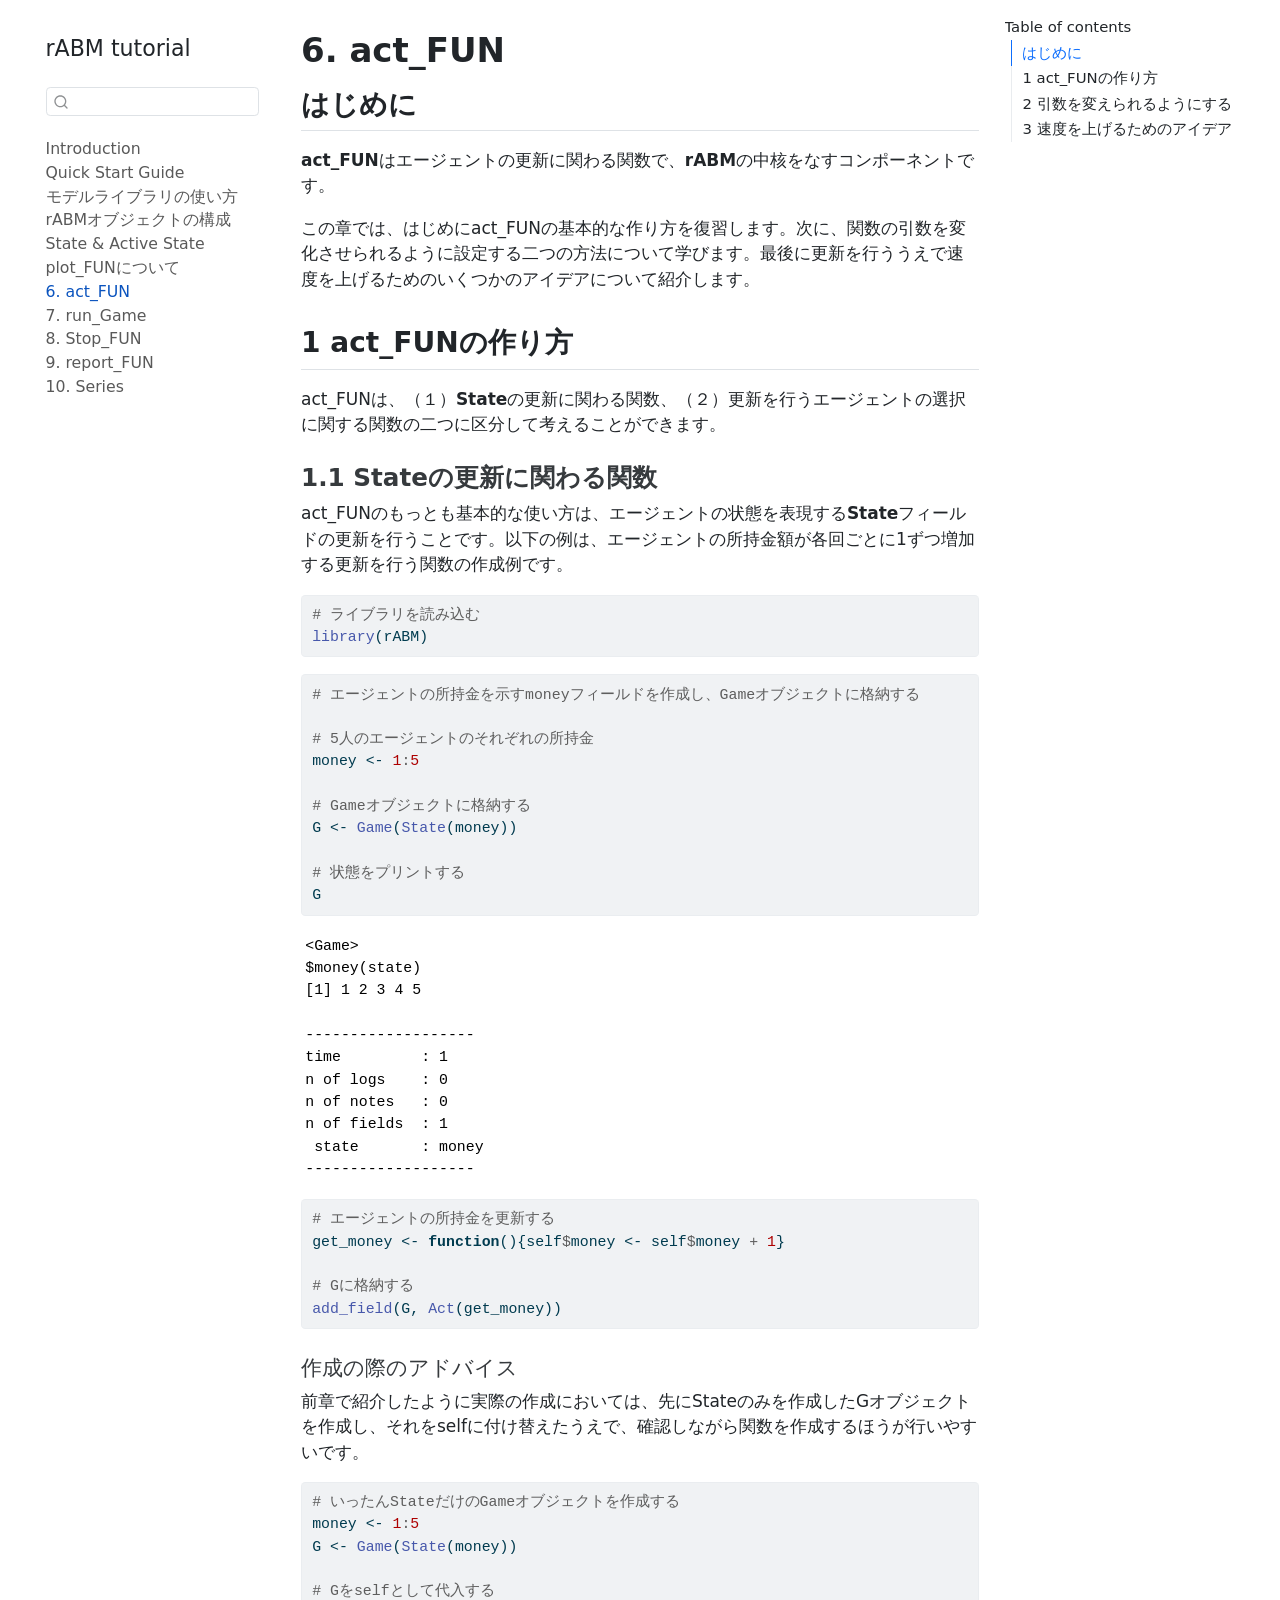
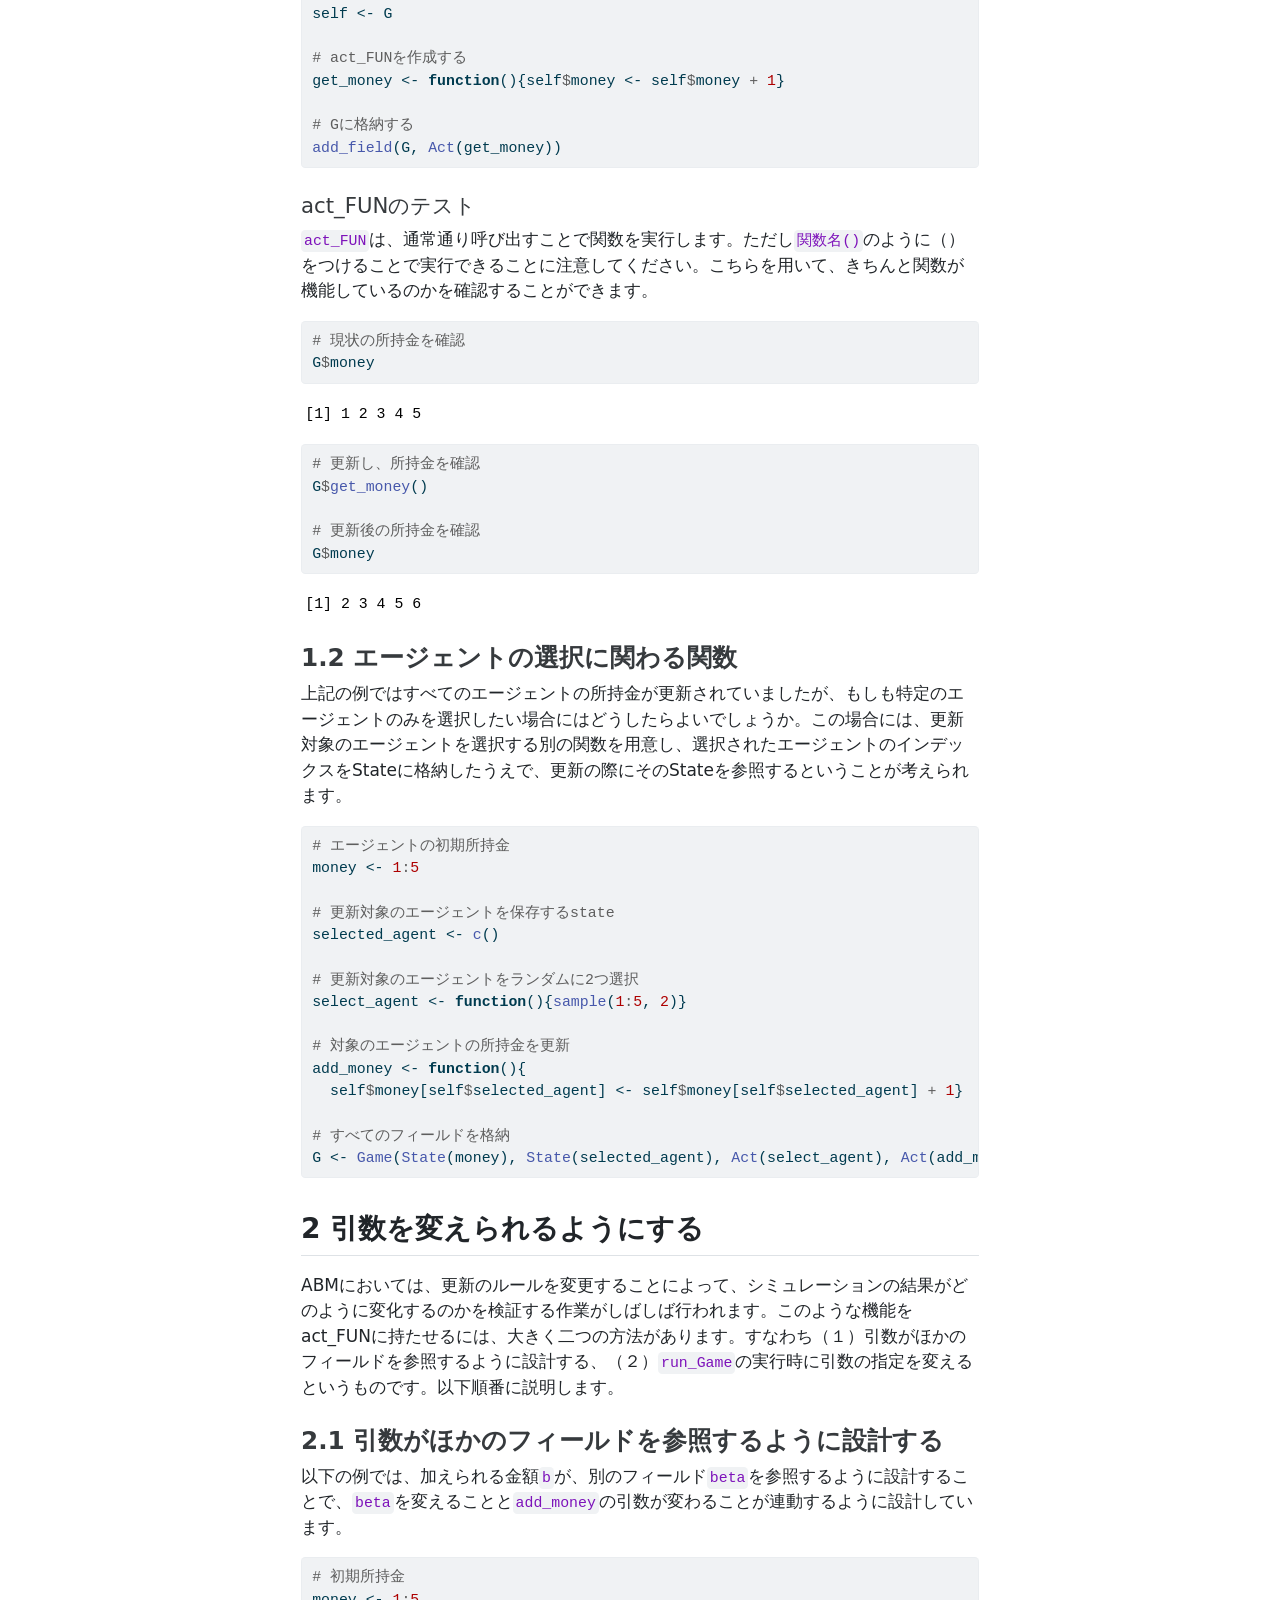
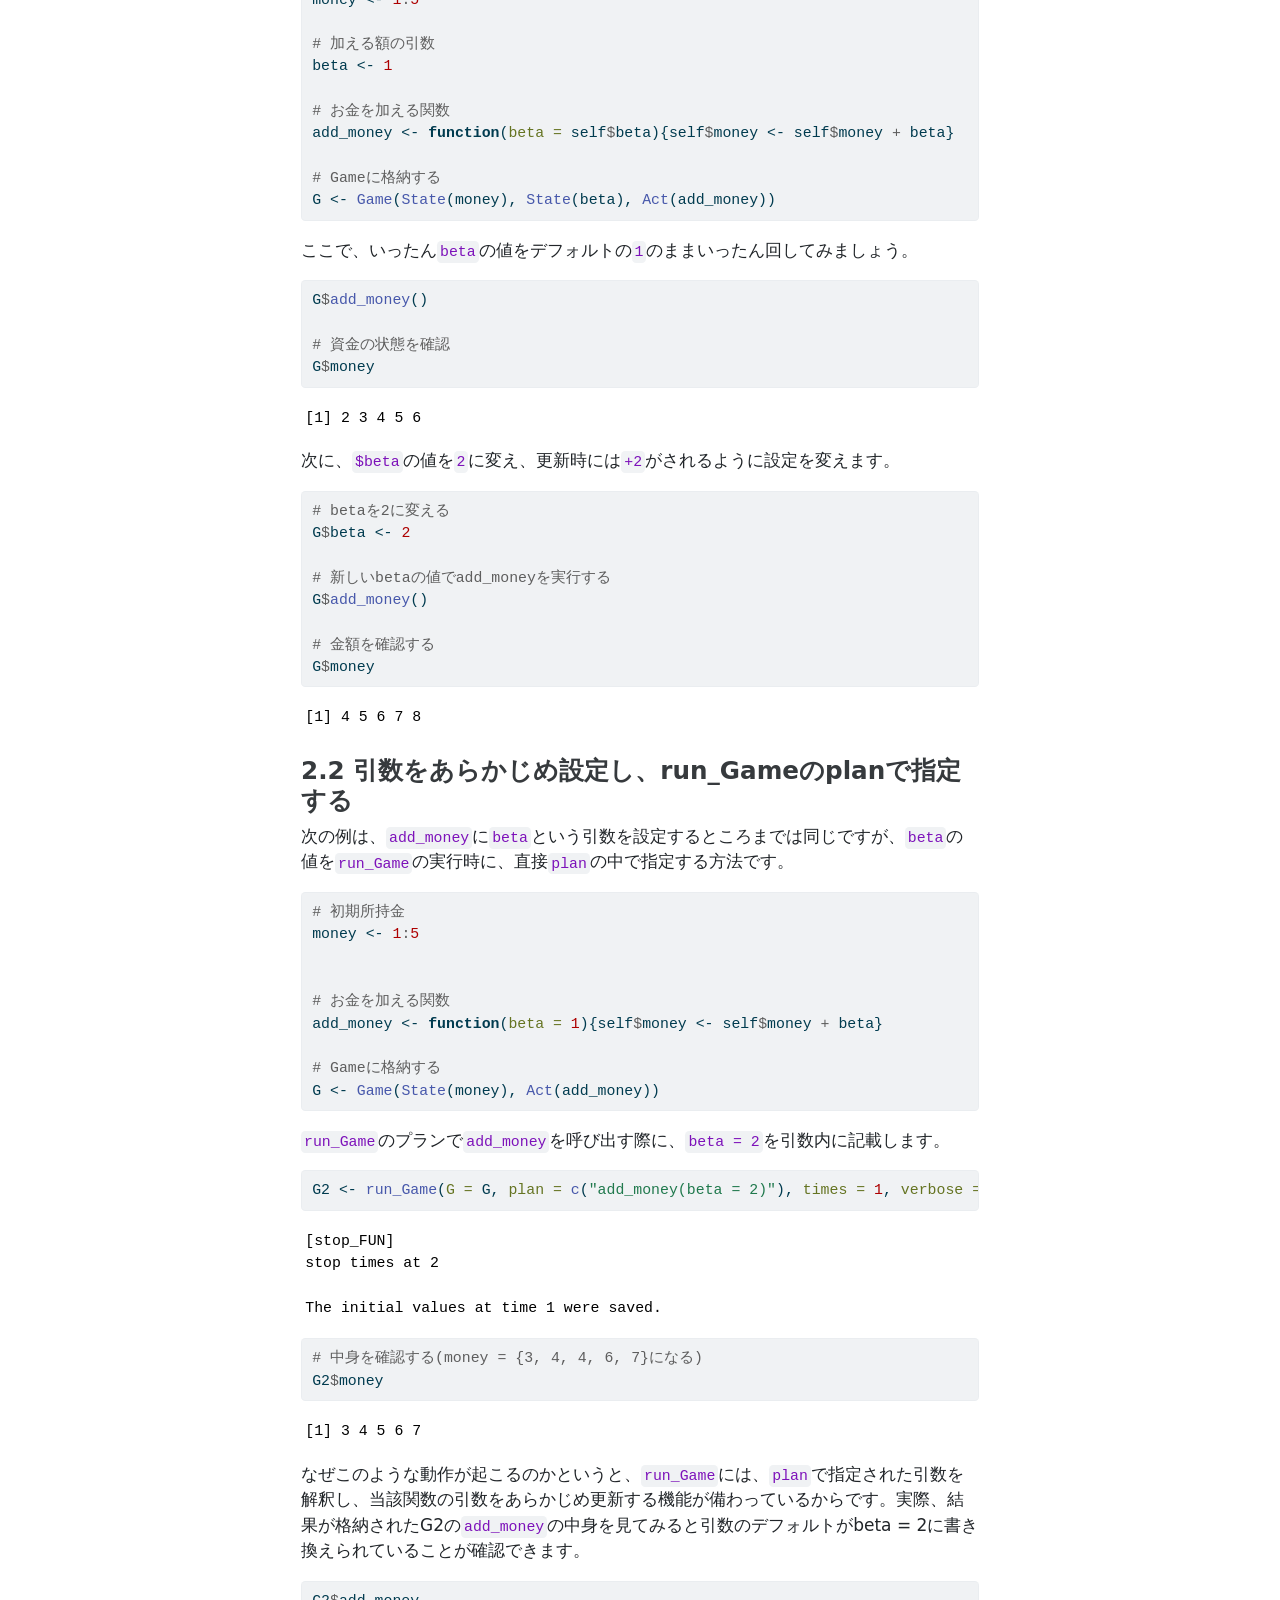
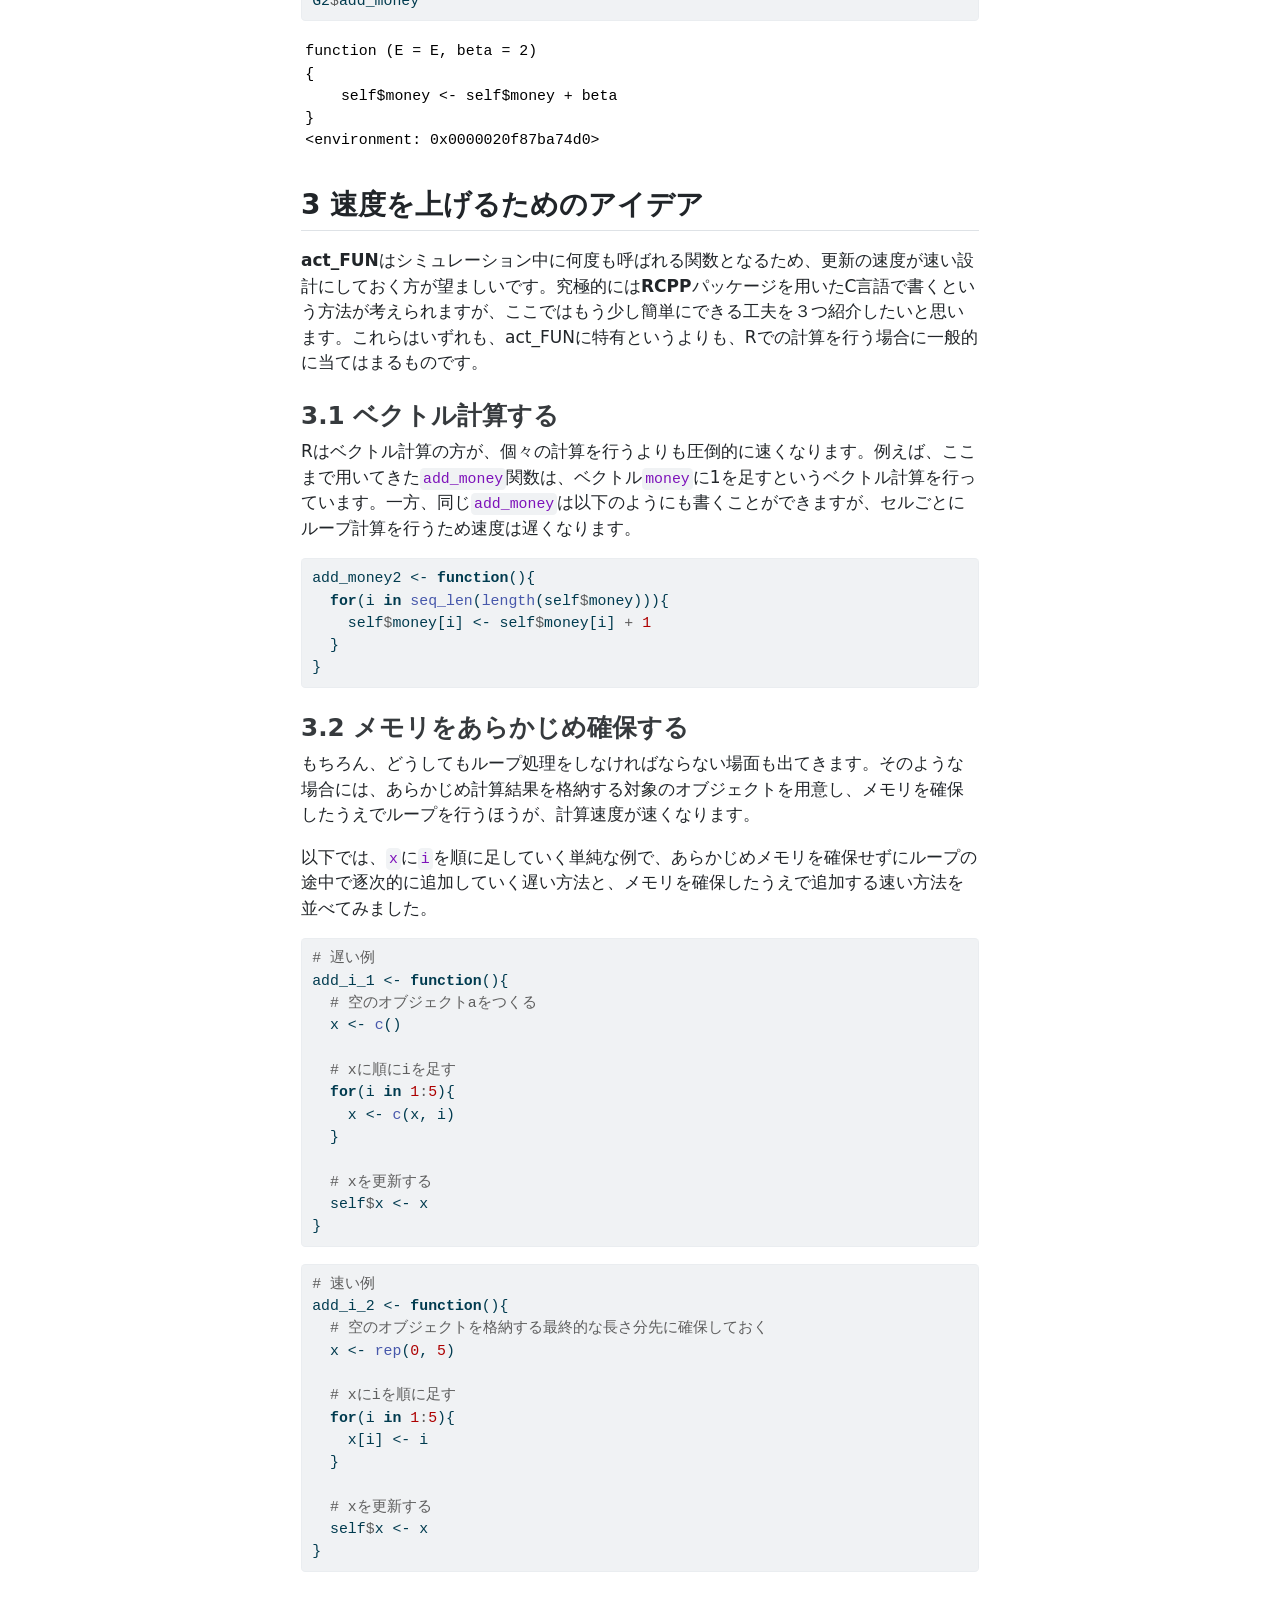
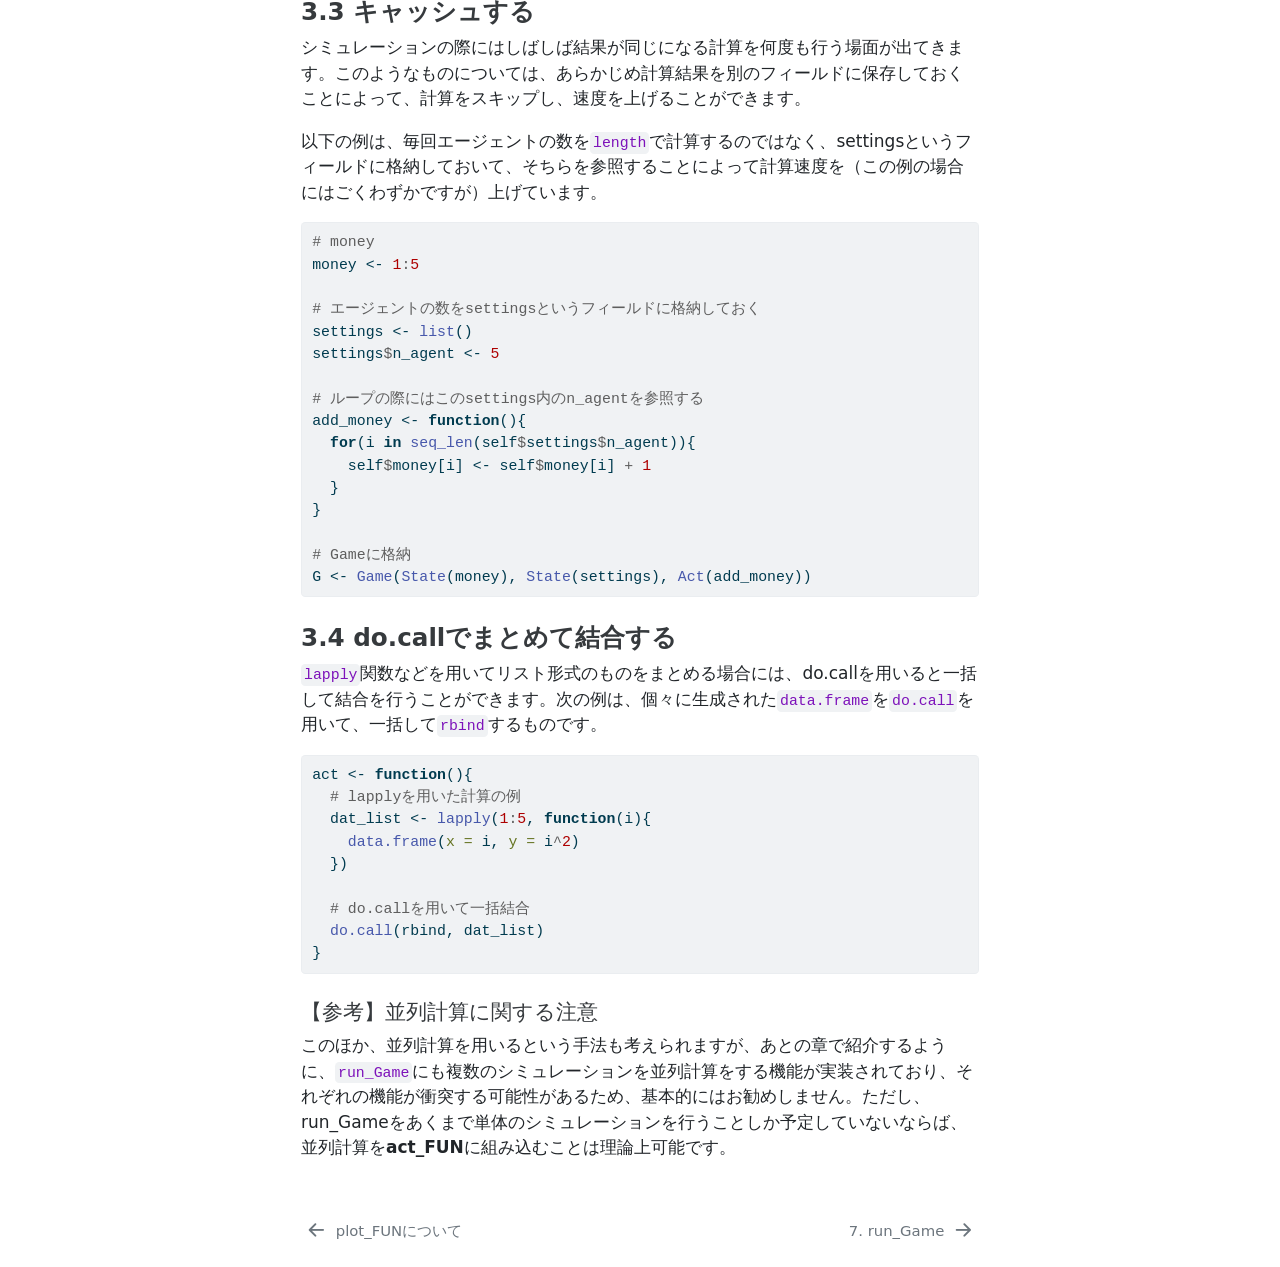
==== commit 5374cb51: "ver 1.1.8.2" ====
--- a/docs/act_FUN_JP.html
+++ b/docs/act_FUN_JP.html
@@ -181,6 +181,21 @@
         <li class="sidebar-item">
   <div class="sidebar-item-container"> 
   <a href="./run_Game_JP.html" class="sidebar-item-text sidebar-link"><span class="chapter-title">7. run_Game</span></a>
+  </div>
+</li>
+        <li class="sidebar-item">
+  <div class="sidebar-item-container"> 
+  <a href="./stop_FUN_JP.html" class="sidebar-item-text sidebar-link"><span class="chapter-title">8. Stop_FUN</span></a>
+  </div>
+</li>
+        <li class="sidebar-item">
+  <div class="sidebar-item-container"> 
+  <a href="./report_FUN_JP.html" class="sidebar-item-text sidebar-link"><span class="chapter-title">9. report_FUN</span></a>
+  </div>
+</li>
+        <li class="sidebar-item">
+  <div class="sidebar-item-container"> 
+  <a href="./Series_JP.html" class="sidebar-item-text sidebar-link"><span class="chapter-title">10. Series</span></a>
   </div>
 </li>
     </ul>
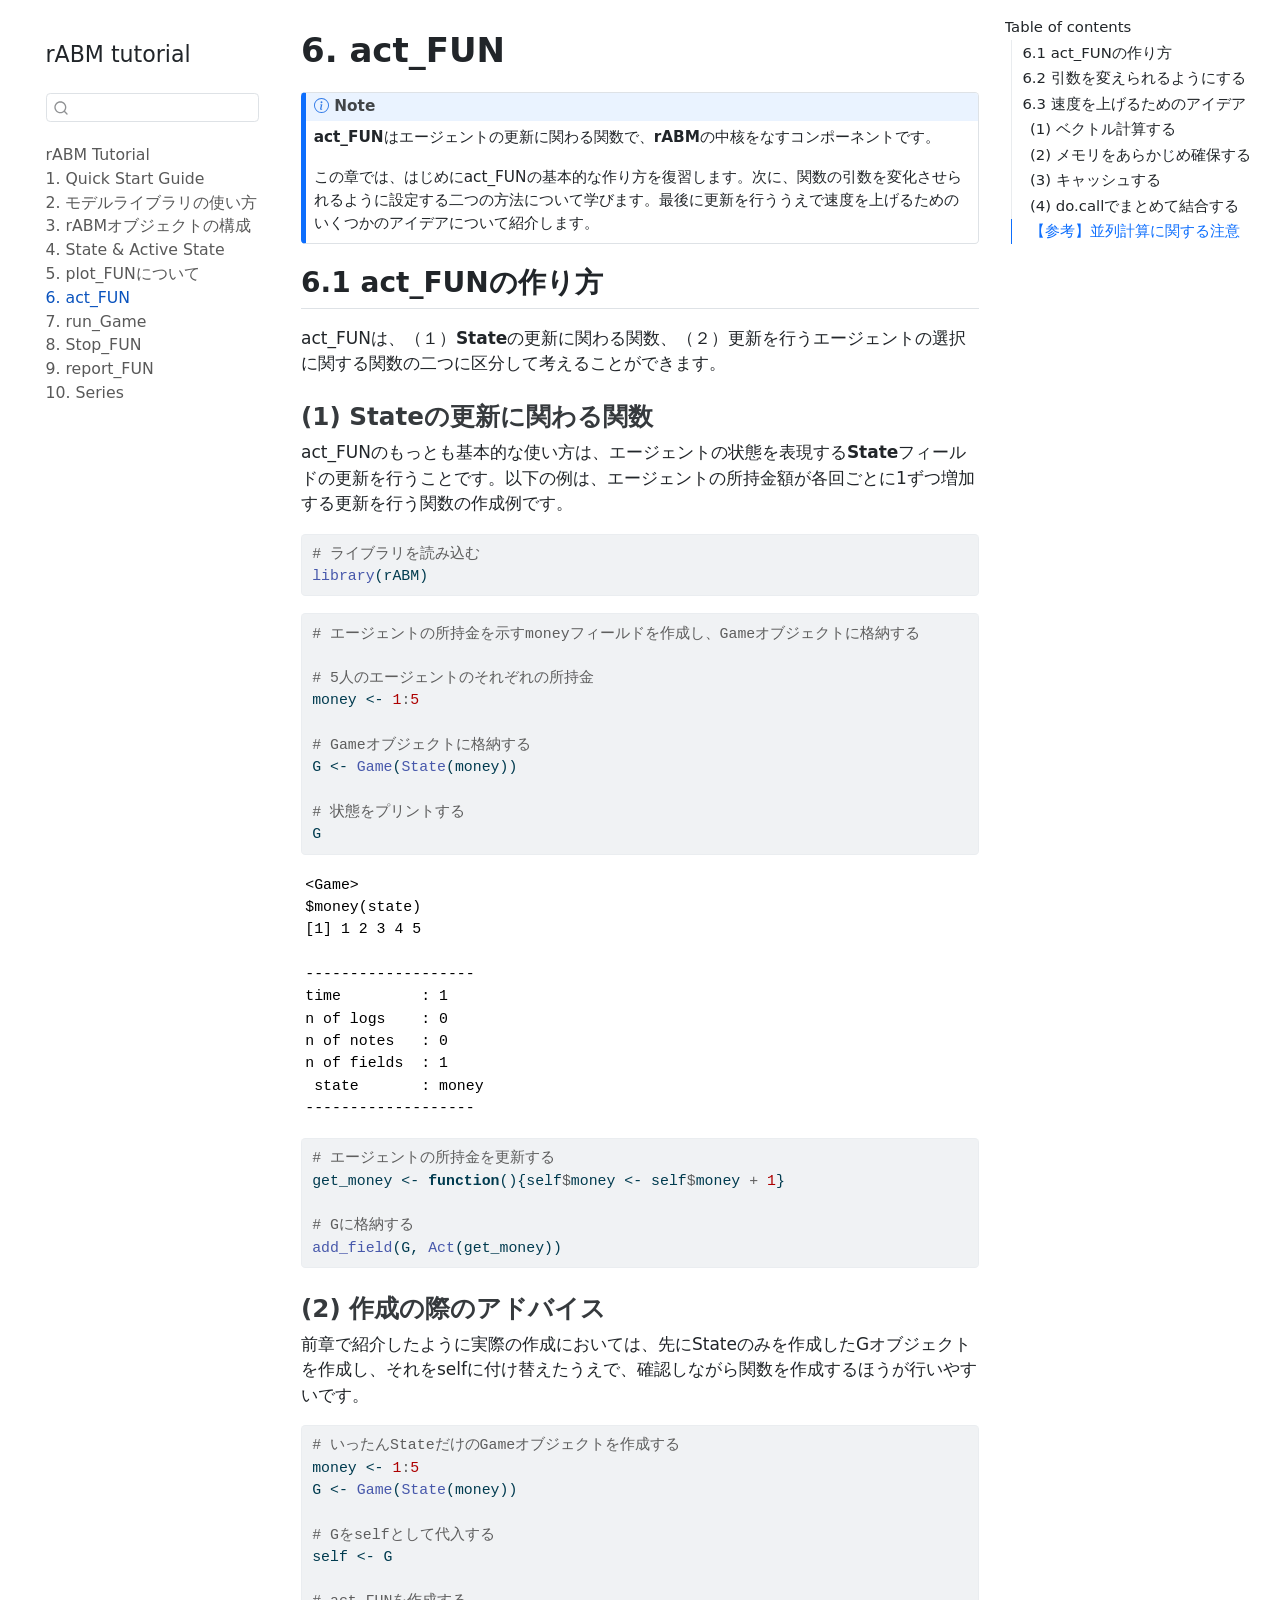
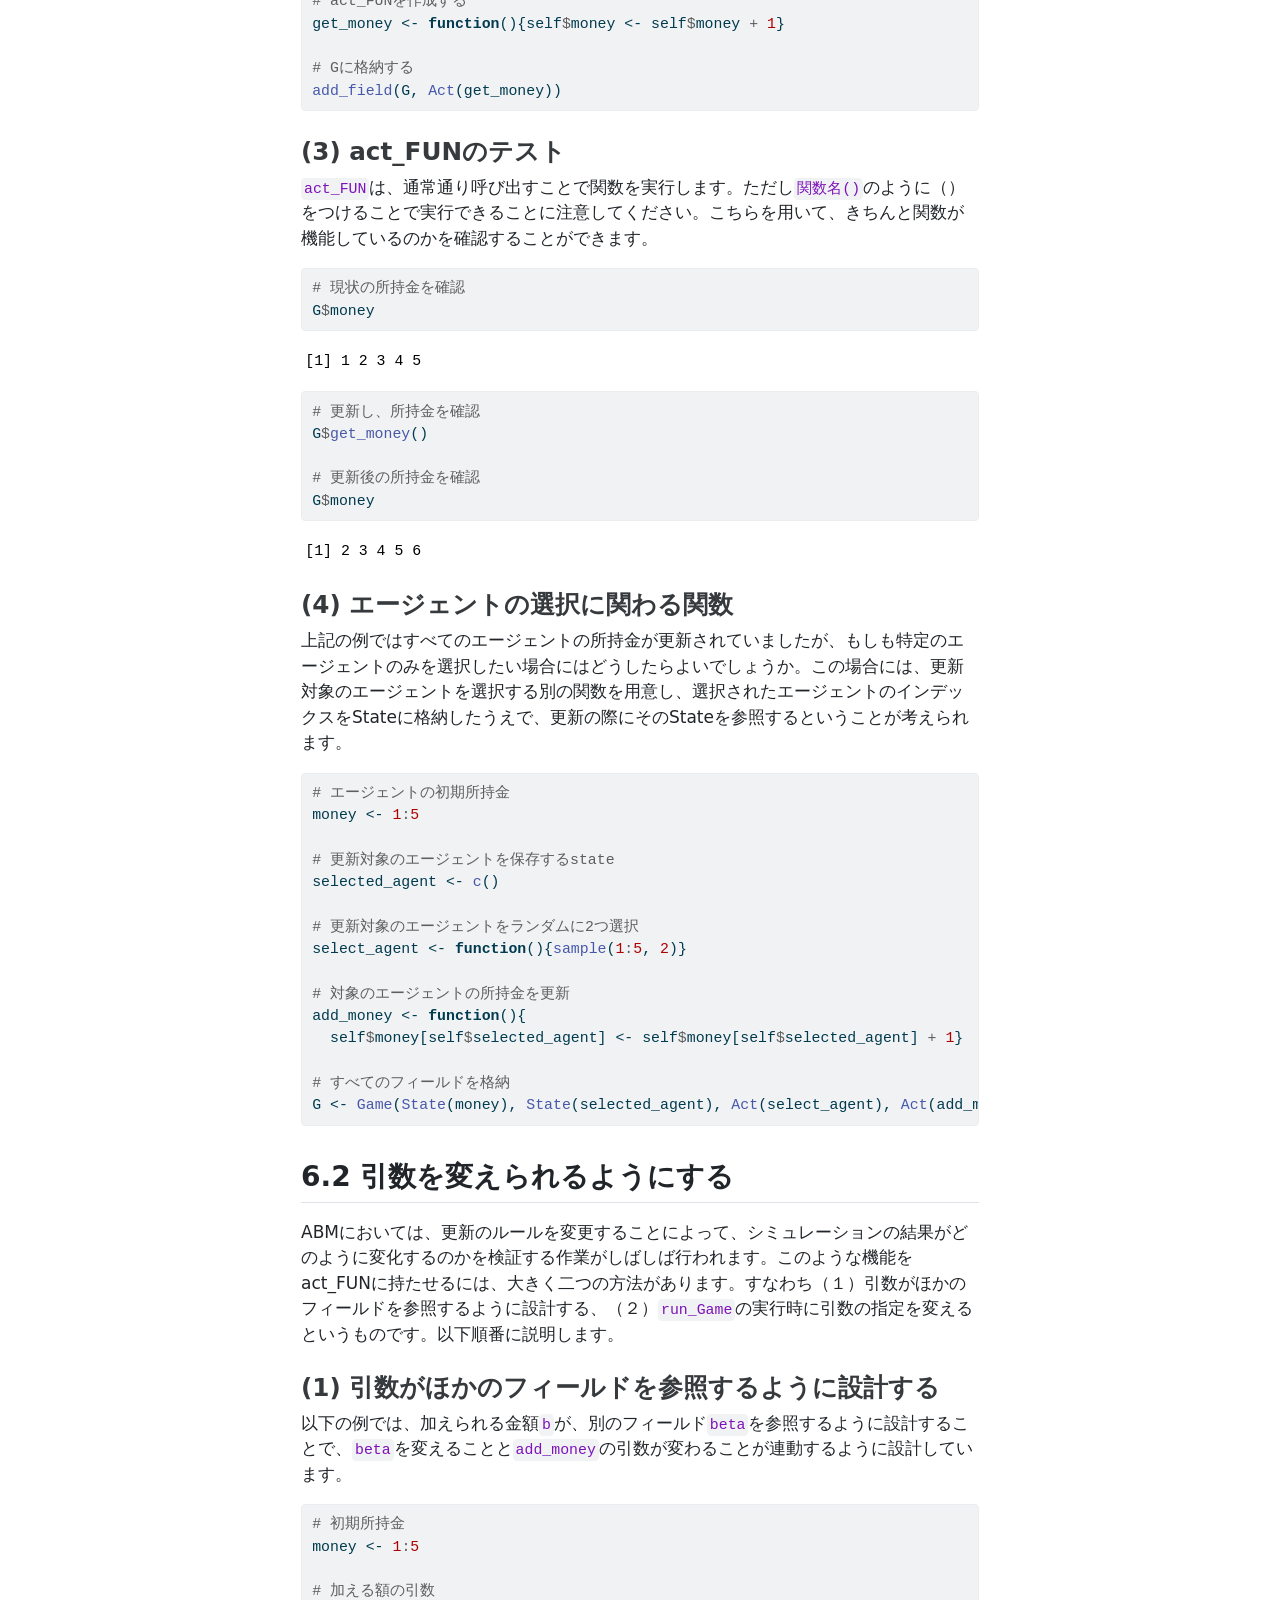
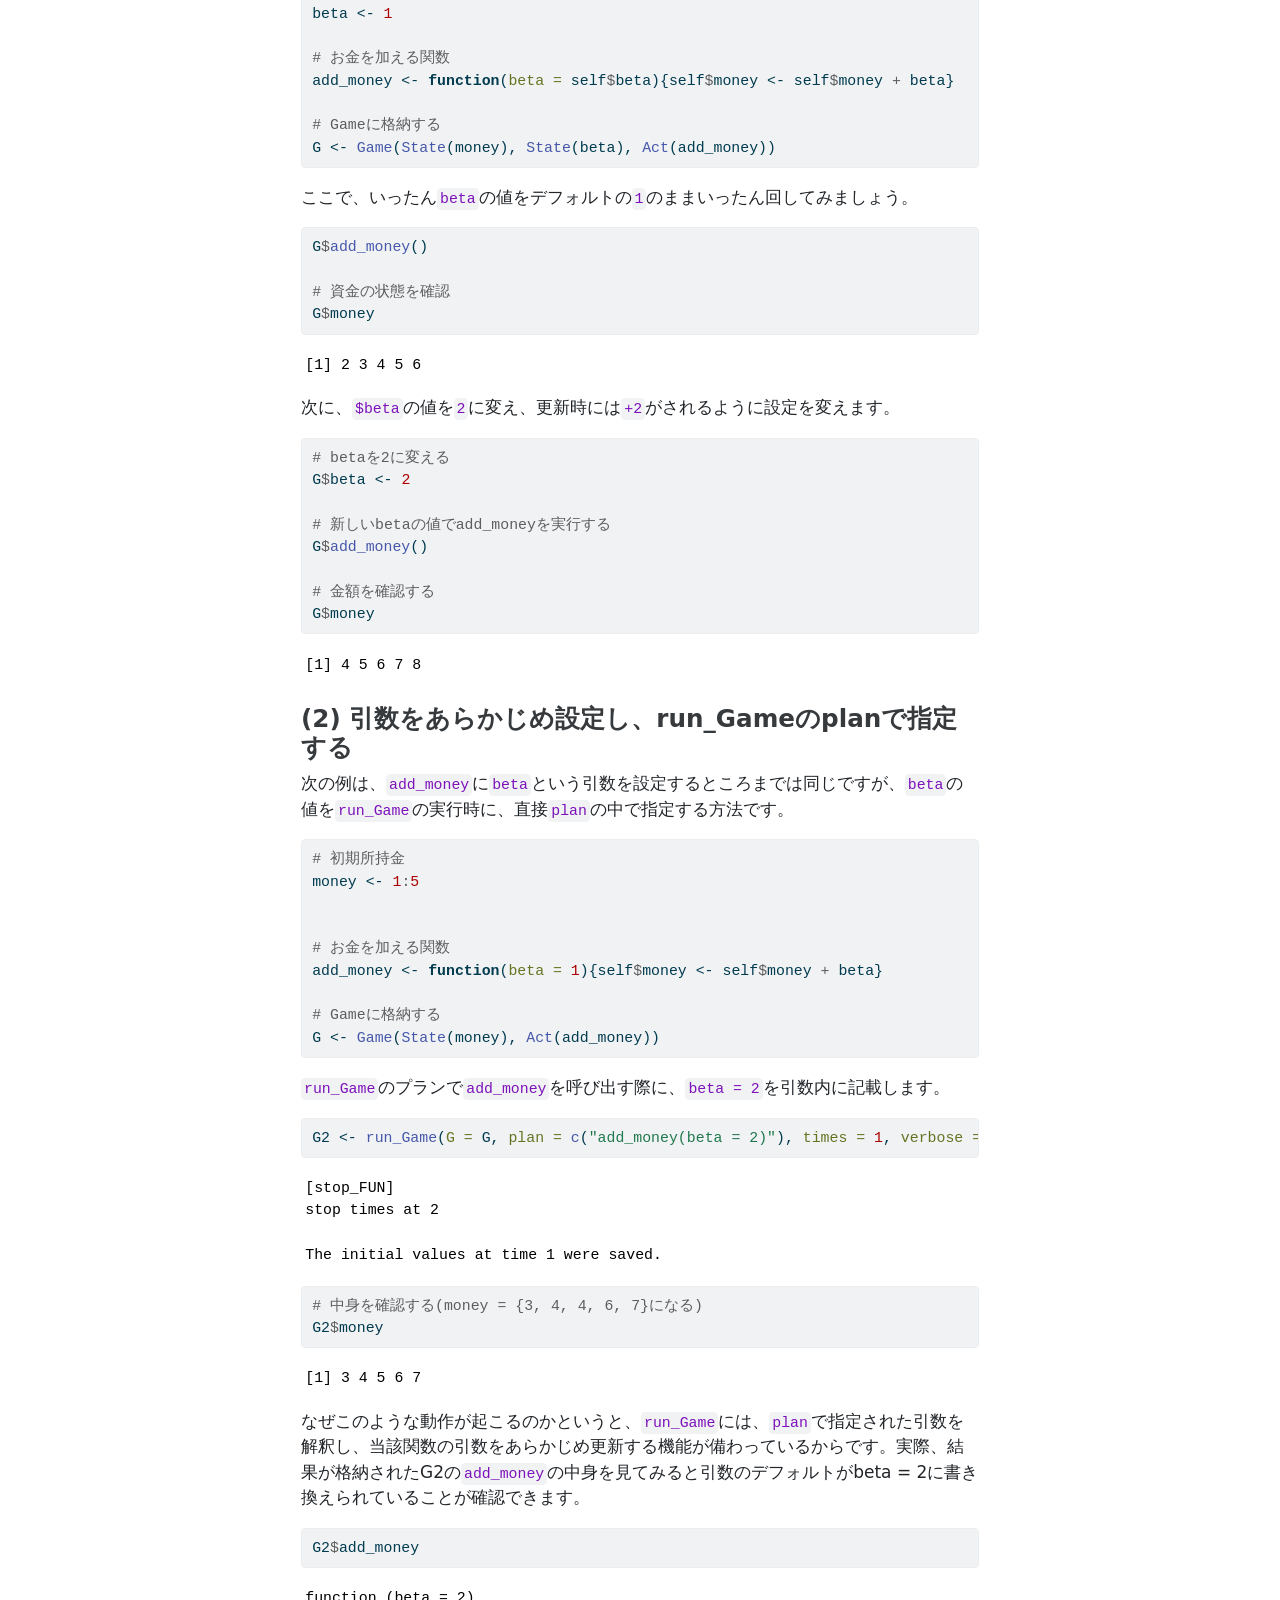
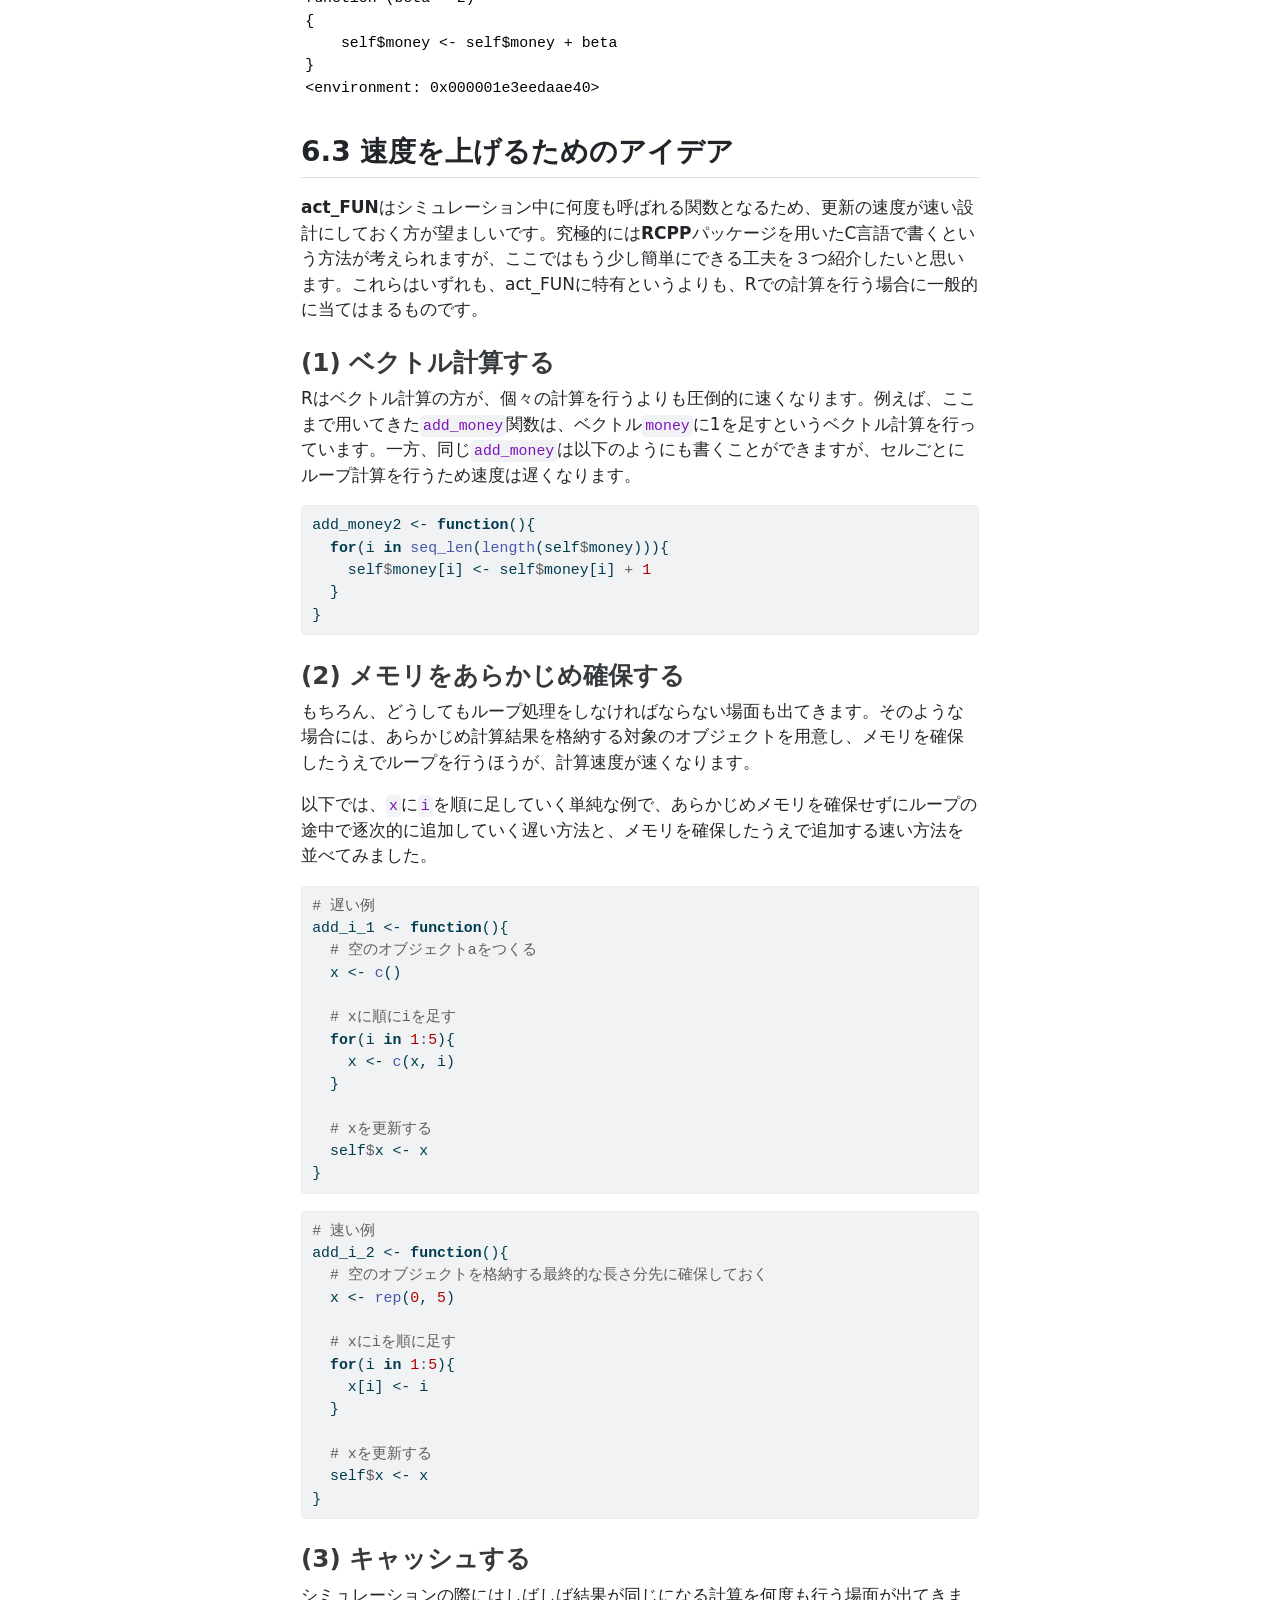
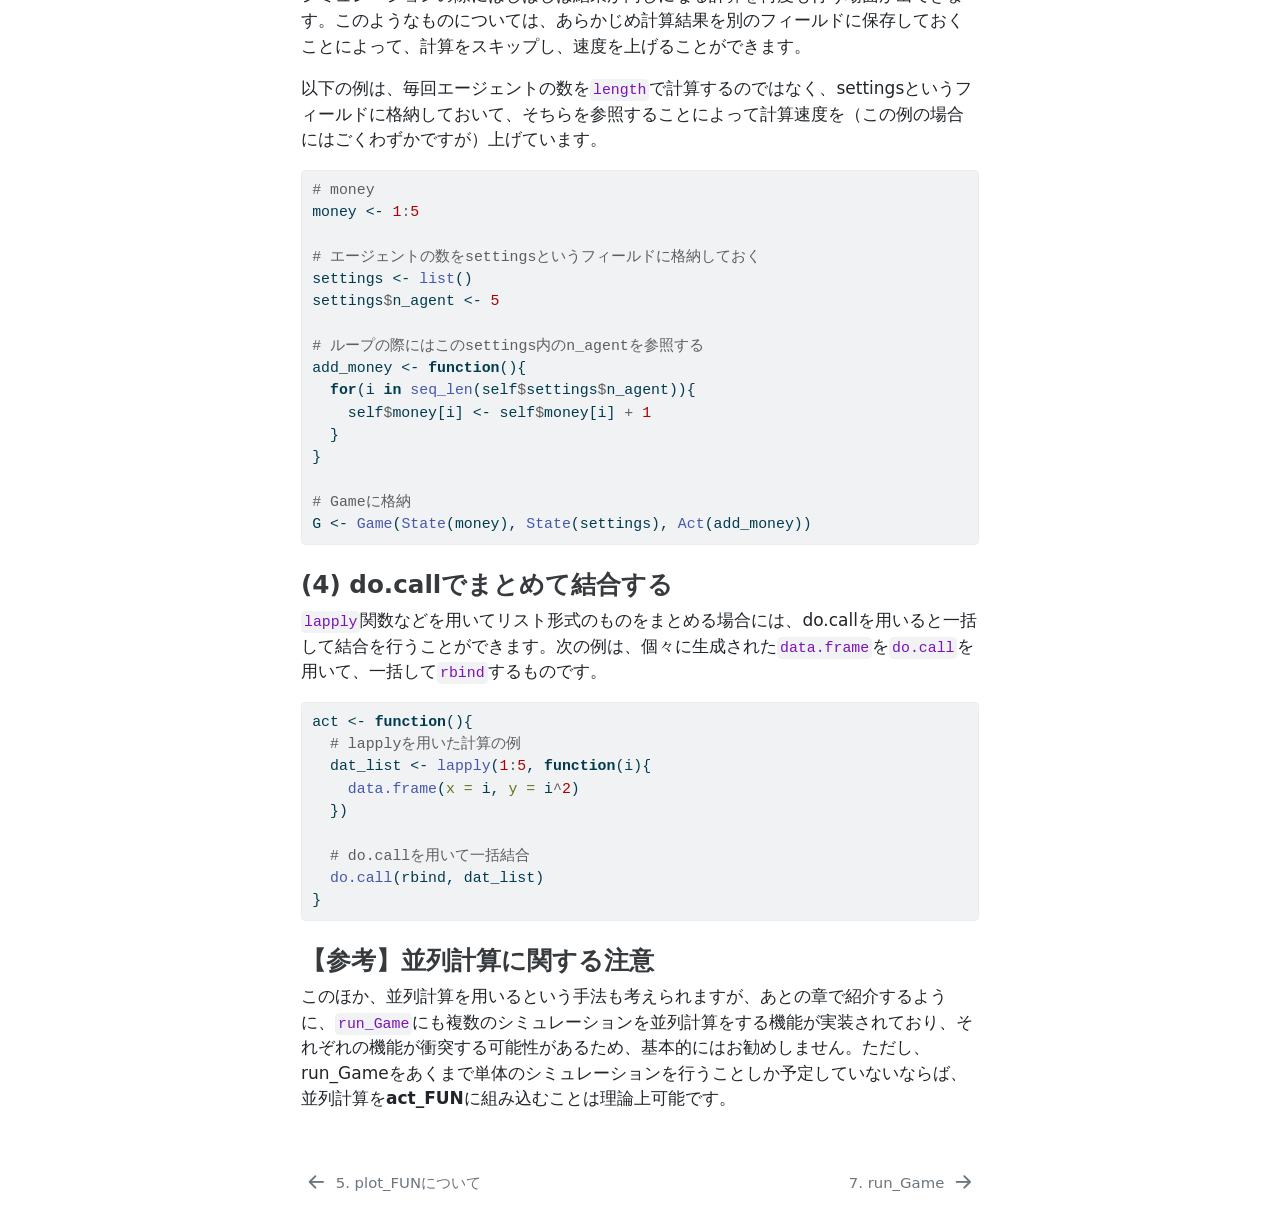
==== commit e2647a43: "1.1.8.4" ====
--- a/docs/act_FUN_JP.html
+++ b/docs/act_FUN_JP.html
@@ -2,7 +2,7 @@
 <html xmlns="http://www.w3.org/1999/xhtml" lang="en" xml:lang="en"><head>
 
 <meta charset="utf-8">
-<meta name="generator" content="quarto-1.8.27">
+<meta name="generator" content="quarto-1.8.25">
 
 <meta name="viewport" content="width=device-width, initial-scale=1.0, user-scalable=yes">
 
@@ -74,7 +74,7 @@
 <script src="site_libs/quarto-html/tippy.umd.min.js"></script>
 <script src="site_libs/quarto-html/anchor.min.js"></script>
 <link href="site_libs/quarto-html/tippy.css" rel="stylesheet">
-<link href="site_libs/quarto-html/quarto-syntax-highlighting-ed96de9b727972fe78a7b5d16c58bf87.css" rel="stylesheet" id="quarto-text-highlighting-styles">
+<link href="site_libs/quarto-html/quarto-syntax-highlighting-7b89279ff1a6dce999919e0e67d4d9ec.css" rel="stylesheet" id="quarto-text-highlighting-styles">
 <script src="site_libs/bootstrap/bootstrap.min.js"></script>
 <link href="site_libs/bootstrap/bootstrap-icons.css" rel="stylesheet">
 <link href="site_libs/bootstrap/bootstrap-d9ea66fcd6c317012447f26e9c021348.min.css" rel="stylesheet" append-hash="true" id="quarto-bootstrap" data-mode="light">
@@ -131,7 +131,9 @@
 <div id="quarto-content" class="quarto-container page-columns page-rows-contents page-layout-article">
 <!-- sidebar -->
   <nav id="quarto-sidebar" class="sidebar collapse collapse-horizontal quarto-sidebar-collapse-item sidebar-navigation floating overflow-auto">
-    <div class="pt-lg-2 mt-2 text-left sidebar-header">
+    <div class="pt-lg-2 mt-2 text-left sidebar-header sidebar-header-stacked">
+      <a href="./index.html" class="sidebar-logo-link">
+      </a>
     <div class="sidebar-title mb-0 py-0">
       <a href="./">rABM tutorial</a> 
     </div>
@@ -145,32 +147,32 @@
     <ul class="list-unstyled mt-1">
         <li class="sidebar-item">
   <div class="sidebar-item-container"> 
-  <a href="./index.html" class="sidebar-item-text sidebar-link"><span class="chapter-title">Introduction</span></a>
-  </div>
-</li>
-        <li class="sidebar-item">
-  <div class="sidebar-item-container"> 
-  <a href="./quick_start_JP.html" class="sidebar-item-text sidebar-link"><span class="chapter-title">Quick Start Guide</span></a>
-  </div>
-</li>
-        <li class="sidebar-item">
-  <div class="sidebar-item-container"> 
-  <a href="./model_library_JP.html" class="sidebar-item-text sidebar-link"><span class="chapter-title">モデルライブラリの使い方</span></a>
-  </div>
-</li>
-        <li class="sidebar-item">
-  <div class="sidebar-item-container"> 
-  <a href="./rABM_classes_JP.html" class="sidebar-item-text sidebar-link"><span class="chapter-title">rABMオブジェクトの構成</span></a>
-  </div>
-</li>
-        <li class="sidebar-item">
-  <div class="sidebar-item-container"> 
-  <a href="./state_JP.html" class="sidebar-item-text sidebar-link"><span class="chapter-title">State &amp; Active State</span></a>
-  </div>
-</li>
-        <li class="sidebar-item">
-  <div class="sidebar-item-container"> 
-  <a href="./plot_FUN_JP.html" class="sidebar-item-text sidebar-link"><span class="chapter-title">plot_FUNについて</span></a>
+  <a href="./index.html" class="sidebar-item-text sidebar-link"><span class="chapter-title">rABM Tutorial</span></a>
+  </div>
+</li>
+        <li class="sidebar-item">
+  <div class="sidebar-item-container"> 
+  <a href="./quick_start_JP.html" class="sidebar-item-text sidebar-link"><span class="chapter-title">1. Quick Start Guide</span></a>
+  </div>
+</li>
+        <li class="sidebar-item">
+  <div class="sidebar-item-container"> 
+  <a href="./model_library_JP.html" class="sidebar-item-text sidebar-link"><span class="chapter-title">2. モデルライブラリの使い方</span></a>
+  </div>
+</li>
+        <li class="sidebar-item">
+  <div class="sidebar-item-container"> 
+  <a href="./rABM_classes_JP.html" class="sidebar-item-text sidebar-link"><span class="chapter-title">3. rABMオブジェクトの構成</span></a>
+  </div>
+</li>
+        <li class="sidebar-item">
+  <div class="sidebar-item-container"> 
+  <a href="./state_JP.html" class="sidebar-item-text sidebar-link"><span class="chapter-title">4. State &amp; Active State</span></a>
+  </div>
+</li>
+        <li class="sidebar-item">
+  <div class="sidebar-item-container"> 
+  <a href="./plot_FUN_JP.html" class="sidebar-item-text sidebar-link"><span class="chapter-title">5. plot_FUNについて</span></a>
   </div>
 </li>
         <li class="sidebar-item">
@@ -208,23 +210,25 @@
     <h2 id="toc-title">Table of contents</h2>
    
   <ul>
-  <li><a href="#はじめに" id="toc-はじめに" class="nav-link active" data-scroll-target="#はじめに">はじめに</a></li>
-  <li><a href="#act_funの作り方" id="toc-act_funの作り方" class="nav-link" data-scroll-target="#act_funの作り方">1 act_FUNの作り方</a>
+  <li><a href="#act_funの作り方" id="toc-act_funの作り方" class="nav-link active" data-scroll-target="#act_funの作り方">6.1 act_FUNの作り方</a>
   <ul class="collapse">
-  <li><a href="#stateの更新に関わる関数" id="toc-stateの更新に関わる関数" class="nav-link" data-scroll-target="#stateの更新に関わる関数">1.1 Stateの更新に関わる関数</a></li>
-  <li><a href="#エージェントの選択に関わる関数" id="toc-エージェントの選択に関わる関数" class="nav-link" data-scroll-target="#エージェントの選択に関わる関数">1.2 エージェントの選択に関わる関数</a></li>
+  <li><a href="#stateの更新に関わる関数" id="toc-stateの更新に関わる関数" class="nav-link" data-scroll-target="#stateの更新に関わる関数">(1) Stateの更新に関わる関数</a></li>
+  <li><a href="#作成の際のアドバイス" id="toc-作成の際のアドバイス" class="nav-link" data-scroll-target="#作成の際のアドバイス">(2) 作成の際のアドバイス</a></li>
+  <li><a href="#act_funのテスト" id="toc-act_funのテスト" class="nav-link" data-scroll-target="#act_funのテスト">(3) act_FUNのテスト</a></li>
+  <li><a href="#エージェントの選択に関わる関数" id="toc-エージェントの選択に関わる関数" class="nav-link" data-scroll-target="#エージェントの選択に関わる関数">(4) エージェントの選択に関わる関数</a></li>
   </ul></li>
-  <li><a href="#引数を変えられるようにする" id="toc-引数を変えられるようにする" class="nav-link" data-scroll-target="#引数を変えられるようにする">2 引数を変えられるようにする</a>
+  <li><a href="#引数を変えられるようにする" id="toc-引数を変えられるようにする" class="nav-link" data-scroll-target="#引数を変えられるようにする">6.2 引数を変えられるようにする</a>
   <ul class="collapse">
-  <li><a href="#引数がほかのフィールドを参照するように設計する" id="toc-引数がほかのフィールドを参照するように設計する" class="nav-link" data-scroll-target="#引数がほかのフィールドを参照するように設計する">2.1 引数がほかのフィールドを参照するように設計する</a></li>
-  <li><a href="#引数をあらかじめ設定しrun_gameのplanで指定する" id="toc-引数をあらかじめ設定しrun_gameのplanで指定する" class="nav-link" data-scroll-target="#引数をあらかじめ設定しrun_gameのplanで指定する">2.2 引数をあらかじめ設定し、run_Gameのplanで指定する</a></li>
+  <li><a href="#引数がほかのフィールドを参照するように設計する" id="toc-引数がほかのフィールドを参照するように設計する" class="nav-link" data-scroll-target="#引数がほかのフィールドを参照するように設計する">(1) 引数がほかのフィールドを参照するように設計する</a></li>
+  <li><a href="#引数をあらかじめ設定しrun_gameのplanで指定する" id="toc-引数をあらかじめ設定しrun_gameのplanで指定する" class="nav-link" data-scroll-target="#引数をあらかじめ設定しrun_gameのplanで指定する">(2) 引数をあらかじめ設定し、run_Gameのplanで指定する</a></li>
   </ul></li>
-  <li><a href="#速度を上げるためのアイデア" id="toc-速度を上げるためのアイデア" class="nav-link" data-scroll-target="#速度を上げるためのアイデア">3 速度を上げるためのアイデア</a>
+  <li><a href="#速度を上げるためのアイデア" id="toc-速度を上げるためのアイデア" class="nav-link" data-scroll-target="#速度を上げるためのアイデア">6.3 速度を上げるためのアイデア</a>
   <ul class="collapse">
-  <li><a href="#ベクトル計算する" id="toc-ベクトル計算する" class="nav-link" data-scroll-target="#ベクトル計算する">3.1 ベクトル計算する</a></li>
-  <li><a href="#メモリをあらかじめ確保する" id="toc-メモリをあらかじめ確保する" class="nav-link" data-scroll-target="#メモリをあらかじめ確保する">3.2 メモリをあらかじめ確保する</a></li>
-  <li><a href="#キャッシュする" id="toc-キャッシュする" class="nav-link" data-scroll-target="#キャッシュする">3.3 キャッシュする</a></li>
-  <li><a href="#do.callでまとめて結合する" id="toc-do.callでまとめて結合する" class="nav-link" data-scroll-target="#do.callでまとめて結合する">3.4 do.callでまとめて結合する</a></li>
+  <li><a href="#ベクトル計算する" id="toc-ベクトル計算する" class="nav-link" data-scroll-target="#ベクトル計算する">(1) ベクトル計算する</a></li>
+  <li><a href="#メモリをあらかじめ確保する" id="toc-メモリをあらかじめ確保する" class="nav-link" data-scroll-target="#メモリをあらかじめ確保する">(2) メモリをあらかじめ確保する</a></li>
+  <li><a href="#キャッシュする" id="toc-キャッシュする" class="nav-link" data-scroll-target="#キャッシュする">(3) キャッシュする</a></li>
+  <li><a href="#do.callでまとめて結合する" id="toc-do.callでまとめて結合する" class="nav-link" data-scroll-target="#do.callでまとめて結合する">(4) do.callでまとめて結合する</a></li>
+  <li><a href="#参考並列計算に関する注意" id="toc-参考並列計算に関する注意" class="nav-link" data-scroll-target="#参考並列計算に関する注意">【参考】並列計算に関する注意</a></li>
   </ul></li>
   </ul>
 </nav>
@@ -251,16 +255,25 @@
 </header>
 
 
-<section id="はじめに" class="level2">
-<h2 class="anchored" data-anchor-id="はじめに">はじめに</h2>
+<div class="callout callout-style-default callout-note callout-titled">
+<div class="callout-header d-flex align-content-center">
+<div class="callout-icon-container">
+<i class="callout-icon"></i>
+</div>
+<div class="callout-title-container flex-fill">
+Note
+</div>
+</div>
+<div class="callout-body-container callout-body">
 <p><strong>act_FUN</strong>はエージェントの更新に関わる関数で、<strong>rABM</strong>の中核をなすコンポーネントです。</p>
 <p>この章では、はじめにact_FUNの基本的な作り方を復習します。次に、関数の引数を変化させられるように設定する二つの方法について学びます。最後に更新を行ううえで速度を上げるためのいくつかのアイデアについて紹介します。</p>
-</section>
+</div>
+</div>
 <section id="act_funの作り方" class="level2">
-<h2 class="anchored" data-anchor-id="act_funの作り方">1 act_FUNの作り方</h2>
+<h2 class="anchored" data-anchor-id="act_funの作り方">6.1 act_FUNの作り方</h2>
 <p>act_FUNは、（１）<strong>State</strong>の更新に関わる関数、（２）更新を行うエージェントの選択に関する関数の二つに区分して考えることができます。</p>
 <section id="stateの更新に関わる関数" class="level3">
-<h3 class="anchored" data-anchor-id="stateの更新に関わる関数">1.1 Stateの更新に関わる関数</h3>
+<h3 class="anchored" data-anchor-id="stateの更新に関わる関数">(1) Stateの更新に関わる関数</h3>
 <p>act_FUNのもっとも基本的な使い方は、エージェントの状態を表現する<strong>State</strong>フィールドの更新を行うことです。以下の例は、エージェントの所持金額が各回ごとに1ずつ増加する更新を行う関数の作成例です。</p>
 <div class="cell">
 <div class="code-copy-outer-scaffold"><div class="sourceCode cell-code" id="cb1"><pre class="sourceCode r code-with-copy"><code class="sourceCode r"><span id="cb1-1"><a href="#cb1-1" aria-hidden="true" tabindex="-1"></a><span class="co"># ライブラリを読み込む</span></span>
@@ -298,8 +311,9 @@
 <span id="cb4-4"><a href="#cb4-4" aria-hidden="true" tabindex="-1"></a><span class="co"># Gに格納する</span></span>
 <span id="cb4-5"><a href="#cb4-5" aria-hidden="true" tabindex="-1"></a><span class="fu">add_field</span>(G, <span class="fu">Act</span>(get_money))</span></code></pre></div><button title="Copy to Clipboard" class="code-copy-button"><i class="bi"></i></button></div>
 </div>
-<section id="作成の際のアドバイス" class="level4">
-<h4 class="anchored" data-anchor-id="作成の際のアドバイス">作成の際のアドバイス</h4>
+</section>
+<section id="作成の際のアドバイス" class="level3">
+<h3 class="anchored" data-anchor-id="作成の際のアドバイス">(2) 作成の際のアドバイス</h3>
 <p>前章で紹介したように実際の作成においては、先にStateのみを作成したGオブジェクトを作成し、それをselfに付け替えたうえで、確認しながら関数を作成するほうが行いやすいです。</p>
 <div class="cell">
 <div class="code-copy-outer-scaffold"><div class="sourceCode cell-code" id="cb5"><pre class="sourceCode r code-with-copy"><code class="sourceCode r"><span id="cb5-1"><a href="#cb5-1" aria-hidden="true" tabindex="-1"></a><span class="co"># いったんStateだけのGameオブジェクトを作成する</span></span>
@@ -316,8 +330,8 @@
 <span id="cb5-12"><a href="#cb5-12" aria-hidden="true" tabindex="-1"></a><span class="fu">add_field</span>(G, <span class="fu">Act</span>(get_money))</span></code></pre></div><button title="Copy to Clipboard" class="code-copy-button"><i class="bi"></i></button></div>
 </div>
 </section>
-<section id="act_funのテスト" class="level4">
-<h4 class="anchored" data-anchor-id="act_funのテスト">act_FUNのテスト</h4>
+<section id="act_funのテスト" class="level3">
+<h3 class="anchored" data-anchor-id="act_funのテスト">(3) act_FUNのテスト</h3>
 <p><code>act_FUN</code>は、通常通り呼び出すことで関数を実行します。ただし<code>関数名()</code>のように（）をつけることで実行できることに注意してください。こちらを用いて、きちんと関数が機能しているのかを確認することができます。</p>
 <div class="cell">
 <div class="code-copy-outer-scaffold"><div class="sourceCode cell-code" id="cb6"><pre class="sourceCode r code-with-copy"><code class="sourceCode r"><span id="cb6-1"><a href="#cb6-1" aria-hidden="true" tabindex="-1"></a><span class="co"># 現状の所持金を確認</span></span>
@@ -337,9 +351,8 @@
 </div>
 </div>
 </section>
-</section>
 <section id="エージェントの選択に関わる関数" class="level3">
-<h3 class="anchored" data-anchor-id="エージェントの選択に関わる関数">1.2 エージェントの選択に関わる関数</h3>
+<h3 class="anchored" data-anchor-id="エージェントの選択に関わる関数">(4) エージェントの選択に関わる関数</h3>
 <p>上記の例ではすべてのエージェントの所持金が更新されていましたが、もしも特定のエージェントのみを選択したい場合にはどうしたらよいでしょうか。この場合には、更新対象のエージェントを選択する別の関数を用意し、選択されたエージェントのインデックスをStateに格納したうえで、更新の際にそのStateを参照するということが考えられます。</p>
 <div class="cell">
 <div class="code-copy-outer-scaffold"><div class="sourceCode cell-code" id="cb10"><pre class="sourceCode r code-with-copy"><code class="sourceCode r"><span id="cb10-1"><a href="#cb10-1" aria-hidden="true" tabindex="-1"></a><span class="co"># エージェントの初期所持金</span></span>
@@ -361,10 +374,10 @@
 </section>
 </section>
 <section id="引数を変えられるようにする" class="level2">
-<h2 class="anchored" data-anchor-id="引数を変えられるようにする">2 引数を変えられるようにする</h2>
+<h2 class="anchored" data-anchor-id="引数を変えられるようにする">6.2 引数を変えられるようにする</h2>
 <p>ABMにおいては、更新のルールを変更することによって、シミュレーションの結果がどのように変化するのかを検証する作業がしばしば行われます。このような機能をact_FUNに持たせるには、大きく二つの方法があります。すなわち（１）引数がほかのフィールドを参照するように設計する、（２）<code>run_Game</code>の実行時に引数の指定を変えるというものです。以下順番に説明します。</p>
 <section id="引数がほかのフィールドを参照するように設計する" class="level3">
-<h3 class="anchored" data-anchor-id="引数がほかのフィールドを参照するように設計する">2.1 引数がほかのフィールドを参照するように設計する</h3>
+<h3 class="anchored" data-anchor-id="引数がほかのフィールドを参照するように設計する">(1) 引数がほかのフィールドを参照するように設計する</h3>
 <p>以下の例では、加えられる金額<code>b</code>が、別のフィールド<code>beta</code>を参照するように設計することで、<code>beta</code>を変えることと<code>add_money</code>の引数が変わることが連動するように設計しています。</p>
 <div class="cell">
 <div class="code-copy-outer-scaffold"><div class="sourceCode cell-code" id="cb11"><pre class="sourceCode r code-with-copy"><code class="sourceCode r"><span id="cb11-1"><a href="#cb11-1" aria-hidden="true" tabindex="-1"></a><span class="co"># 初期所持金</span></span>
@@ -405,7 +418,7 @@
 </div>
 </section>
 <section id="引数をあらかじめ設定しrun_gameのplanで指定する" class="level3">
-<h3 class="anchored" data-anchor-id="引数をあらかじめ設定しrun_gameのplanで指定する">2.2 引数をあらかじめ設定し、run_Gameのplanで指定する</h3>
+<h3 class="anchored" data-anchor-id="引数をあらかじめ設定しrun_gameのplanで指定する">(2) 引数をあらかじめ設定し、run_Gameのplanで指定する</h3>
 <p>次の例は、<code>add_money</code>に<code>beta</code>という引数を設定するところまでは同じですが、<code>beta</code>の値を<code>run_Game</code>の実行時に、直接<code>plan</code>の中で指定する方法です。</p>
 <div class="cell">
 <div class="code-copy-outer-scaffold"><div class="sourceCode cell-code" id="cb16"><pre class="sourceCode r code-with-copy"><code class="sourceCode r"><span id="cb16-1"><a href="#cb16-1" aria-hidden="true" tabindex="-1"></a><span class="co"># 初期所持金</span></span>
@@ -437,20 +450,20 @@
 <div class="cell">
 <div class="code-copy-outer-scaffold"><div class="sourceCode cell-code" id="cb21"><pre class="sourceCode r code-with-copy"><code class="sourceCode r"><span id="cb21-1"><a href="#cb21-1" aria-hidden="true" tabindex="-1"></a>G2<span class="sc">$</span>add_money</span></code></pre></div><button title="Copy to Clipboard" class="code-copy-button"><i class="bi"></i></button></div>
 <div class="cell-output cell-output-stdout">
-<pre><code>function (E = E, beta = 2) 
+<pre><code>function (beta = 2) 
 {
     self$money &lt;- self$money + beta
 }
-&lt;environment: 0x0000020f87ba74d0&gt;</code></pre>
+&lt;environment: 0x000001e3eedaae40&gt;</code></pre>
 </div>
 </div>
 </section>
 </section>
 <section id="速度を上げるためのアイデア" class="level2">
-<h2 class="anchored" data-anchor-id="速度を上げるためのアイデア">3 速度を上げるためのアイデア</h2>
+<h2 class="anchored" data-anchor-id="速度を上げるためのアイデア">6.3 速度を上げるためのアイデア</h2>
 <p><strong>act_FUN</strong>はシミュレーション中に何度も呼ばれる関数となるため、更新の速度が速い設計にしておく方が望ましいです。究極的には<strong>RCPP</strong>パッケージを用いたC言語で書くという方法が考えられますが、ここではもう少し簡単にできる工夫を３つ紹介したいと思います。これらはいずれも、act_FUNに特有というよりも、Rでの計算を行う場合に一般的に当てはまるものです。</p>
 <section id="ベクトル計算する" class="level3">
-<h3 class="anchored" data-anchor-id="ベクトル計算する">3.1 ベクトル計算する</h3>
+<h3 class="anchored" data-anchor-id="ベクトル計算する">(1) ベクトル計算する</h3>
 <p>Rはベクトル計算の方が、個々の計算を行うよりも圧倒的に速くなります。例えば、ここまで用いてきた<code>add_money</code>関数は、ベクトル<code>money</code>に1を足すというベクトル計算を行っています。一方、同じ<code>add_money</code>は以下のようにも書くことができますが、セルごとにループ計算を行うため速度は遅くなります。</p>
 <div class="cell">
 <div class="code-copy-outer-scaffold"><div class="sourceCode cell-code" id="cb23"><pre class="sourceCode r code-with-copy"><code class="sourceCode r"><span id="cb23-1"><a href="#cb23-1" aria-hidden="true" tabindex="-1"></a>add_money2 <span class="ot">&lt;-</span> <span class="cf">function</span>(){</span>
@@ -461,7 +474,7 @@
 </div>
 </section>
 <section id="メモリをあらかじめ確保する" class="level3">
-<h3 class="anchored" data-anchor-id="メモリをあらかじめ確保する">3.2 メモリをあらかじめ確保する</h3>
+<h3 class="anchored" data-anchor-id="メモリをあらかじめ確保する">(2) メモリをあらかじめ確保する</h3>
 <p>もちろん、どうしてもループ処理をしなければならない場面も出てきます。そのような場合には、あらかじめ計算結果を格納する対象のオブジェクトを用意し、メモリを確保したうえでループを行うほうが、計算速度が速くなります。</p>
 <p>以下では、<code>x</code>に<code>i</code>を順に足していく単純な例で、あらかじめメモリを確保せずにループの途中で逐次的に追加していく遅い方法と、メモリを確保したうえで追加する速い方法を並べてみました。</p>
 <div class="cell">
@@ -496,7 +509,7 @@
 </div>
 </section>
 <section id="キャッシュする" class="level3">
-<h3 class="anchored" data-anchor-id="キャッシュする">3.3 キャッシュする</h3>
+<h3 class="anchored" data-anchor-id="キャッシュする">(3) キャッシュする</h3>
 <p>シミュレーションの際にはしばしば結果が同じになる計算を何度も行う場面が出てきます。このようなものについては、あらかじめ計算結果を別のフィールドに保存しておくことによって、計算をスキップし、速度を上げることができます。</p>
 <p>以下の例は、毎回エージェントの数を<code>length</code>で計算するのではなく、settingsというフィールドに格納しておいて、そちらを参照することによって計算速度を（この例の場合にはごくわずかですが）上げています。</p>
 <div class="cell">
@@ -519,7 +532,7 @@
 </div>
 </section>
 <section id="do.callでまとめて結合する" class="level3">
-<h3 class="anchored" data-anchor-id="do.callでまとめて結合する">3.4 do.callでまとめて結合する</h3>
+<h3 class="anchored" data-anchor-id="do.callでまとめて結合する">(4) do.callでまとめて結合する</h3>
 <p><code>lapply</code>関数などを用いてリスト形式のものをまとめる場合には、do.callを用いると一括して結合を行うことができます。次の例は、個々に生成された<code>data.frame</code>を<code>do.call</code>を用いて、一括して<code>rbind</code>するものです。</p>
 <div class="cell">
 <div class="code-copy-outer-scaffold"><div class="sourceCode cell-code" id="cb27"><pre class="sourceCode r code-with-copy"><code class="sourceCode r"><span id="cb27-1"><a href="#cb27-1" aria-hidden="true" tabindex="-1"></a>act <span class="ot">&lt;-</span> <span class="cf">function</span>(){</span>
@@ -532,12 +545,12 @@
 <span id="cb27-8"><a href="#cb27-8" aria-hidden="true" tabindex="-1"></a>  <span class="fu">do.call</span>(rbind, dat_list)</span>
 <span id="cb27-9"><a href="#cb27-9" aria-hidden="true" tabindex="-1"></a>}</span></code></pre></div><button title="Copy to Clipboard" class="code-copy-button"><i class="bi"></i></button></div>
 </div>
-<section id="参考並列計算に関する注意" class="level4">
-<h4 class="anchored" data-anchor-id="参考並列計算に関する注意">【参考】並列計算に関する注意</h4>
+</section>
+<section id="参考並列計算に関する注意" class="level3">
+<h3 class="anchored" data-anchor-id="参考並列計算に関する注意">【参考】並列計算に関する注意</h3>
 <p>このほか、並列計算を用いるという手法も考えられますが、あとの章で紹介するように、<code>run_Game</code>にも複数のシミュレーションを並列計算をする機能が実装されており、それぞれの機能が衝突する可能性があるため、基本的にはお勧めしません。ただし、run_Gameをあくまで単体のシミュレーションを行うことしか予定していないならば、並列計算を<strong>act_FUN</strong>に組み込むことは理論上可能です。</p>
 
 
-</section>
 </section>
 </section>
 
@@ -944,8 +957,8 @@
   </script>
 <nav class="page-navigation">
   <div class="nav-page nav-page-previous">
-      <a href="./plot_FUN_JP.html" class="pagination-link" aria-label="plot_FUNについて">
-        <i class="bi bi-arrow-left-short"></i> <span class="nav-page-text"><span class="chapter-title">plot_FUNについて</span></span>
+      <a href="./plot_FUN_JP.html" class="pagination-link" aria-label="5. plot_FUNについて">
+        <i class="bi bi-arrow-left-short"></i> <span class="nav-page-text"><span class="chapter-title">5. plot_FUNについて</span></span>
       </a>          
   </div>
   <div class="nav-page nav-page-next">
--- a/docs/site_libs/quarto-html/quarto-syntax-highlighting-7b89279ff1a6dce999919e0e67d4d9ec.css
+++ b/docs/site_libs/quarto-html/quarto-syntax-highlighting-7b89279ff1a6dce999919e0e67d4d9ec.css
@@ -0,0 +1,236 @@
+/* quarto syntax highlight colors */
+:root {
+  --quarto-hl-ot-color: #003B4F;
+  --quarto-hl-at-color: #657422;
+  --quarto-hl-ss-color: #20794D;
+  --quarto-hl-an-color: #5E5E5E;
+  --quarto-hl-fu-color: #4758AB;
+  --quarto-hl-st-color: #20794D;
+  --quarto-hl-cf-color: #003B4F;
+  --quarto-hl-op-color: #5E5E5E;
+  --quarto-hl-er-color: #AD0000;
+  --quarto-hl-bn-color: #AD0000;
+  --quarto-hl-al-color: #AD0000;
+  --quarto-hl-va-color: #111111;
+  --quarto-hl-bu-color: inherit;
+  --quarto-hl-ex-color: inherit;
+  --quarto-hl-pp-color: #AD0000;
+  --quarto-hl-in-color: #5E5E5E;
+  --quarto-hl-vs-color: #20794D;
+  --quarto-hl-wa-color: #5E5E5E;
+  --quarto-hl-do-color: #5E5E5E;
+  --quarto-hl-im-color: #00769E;
+  --quarto-hl-ch-color: #20794D;
+  --quarto-hl-dt-color: #AD0000;
+  --quarto-hl-fl-color: #AD0000;
+  --quarto-hl-co-color: #5E5E5E;
+  --quarto-hl-cv-color: #5E5E5E;
+  --quarto-hl-cn-color: #8f5902;
+  --quarto-hl-sc-color: #5E5E5E;
+  --quarto-hl-dv-color: #AD0000;
+  --quarto-hl-kw-color: #003B4F;
+}
+
+/* other quarto variables */
+:root {
+  --quarto-font-monospace: SFMono-Regular, Menlo, Monaco, Consolas, "Liberation Mono", "Courier New", monospace;
+}
+
+/* syntax highlight based on Pandoc's rules */
+pre > code.sourceCode > span {
+  color: #003B4F;
+}
+
+code.sourceCode > span {
+  color: #003B4F;
+}
+
+div.sourceCode,
+div.sourceCode pre.sourceCode {
+  color: #003B4F;
+}
+
+/* Normal */
+code span {
+  color: #003B4F;
+}
+
+/* Alert */
+code span.al {
+  color: #AD0000;
+  font-style: inherit;
+}
+
+/* Annotation */
+code span.an {
+  color: #5E5E5E;
+  font-style: inherit;
+}
+
+/* Attribute */
+code span.at {
+  color: #657422;
+  font-style: inherit;
+}
+
+/* BaseN */
+code span.bn {
+  color: #AD0000;
+  font-style: inherit;
+}
+
+/* BuiltIn */
+code span.bu {
+  font-style: inherit;
+}
+
+/* ControlFlow */
+code span.cf {
+  color: #003B4F;
+  font-weight: bold;
+  font-style: inherit;
+}
+
+/* Char */
+code span.ch {
+  color: #20794D;
+  font-style: inherit;
+}
+
+/* Constant */
+code span.cn {
+  color: #8f5902;
+  font-style: inherit;
+}
+
+/* Comment */
+code span.co {
+  color: #5E5E5E;
+  font-style: inherit;
+}
+
+/* CommentVar */
+code span.cv {
+  color: #5E5E5E;
+  font-style: italic;
+}
+
+/* Documentation */
+code span.do {
+  color: #5E5E5E;
+  font-style: italic;
+}
+
+/* DataType */
+code span.dt {
+  color: #AD0000;
+  font-style: inherit;
+}
+
+/* DecVal */
+code span.dv {
+  color: #AD0000;
+  font-style: inherit;
+}
+
+/* Error */
+code span.er {
+  color: #AD0000;
+  font-style: inherit;
+}
+
+/* Extension */
+code span.ex {
+  font-style: inherit;
+}
+
+/* Float */
+code span.fl {
+  color: #AD0000;
+  font-style: inherit;
+}
+
+/* Function */
+code span.fu {
+  color: #4758AB;
+  font-style: inherit;
+}
+
+/* Import */
+code span.im {
+  color: #00769E;
+  font-style: inherit;
+}
+
+/* Information */
+code span.in {
+  color: #5E5E5E;
+  font-style: inherit;
+}
+
+/* Keyword */
+code span.kw {
+  color: #003B4F;
+  font-weight: bold;
+  font-style: inherit;
+}
+
+/* Operator */
+code span.op {
+  color: #5E5E5E;
+  font-style: inherit;
+}
+
+/* Other */
+code span.ot {
+  color: #003B4F;
+  font-style: inherit;
+}
+
+/* Preprocessor */
+code span.pp {
+  color: #AD0000;
+  font-style: inherit;
+}
+
+/* SpecialChar */
+code span.sc {
+  color: #5E5E5E;
+  font-style: inherit;
+}
+
+/* SpecialString */
+code span.ss {
+  color: #20794D;
+  font-style: inherit;
+}
+
+/* String */
+code span.st {
+  color: #20794D;
+  font-style: inherit;
+}
+
+/* Variable */
+code span.va {
+  color: #111111;
+  font-style: inherit;
+}
+
+/* VerbatimString */
+code span.vs {
+  color: #20794D;
+  font-style: inherit;
+}
+
+/* Warning */
+code span.wa {
+  color: #5E5E5E;
+  font-style: italic;
+}
+
+.prevent-inlining {
+  content: "</";
+}
+
+/*# sourceMappingURL=3944bc705cfaf4c80e56f77c5205168a.css.map */
